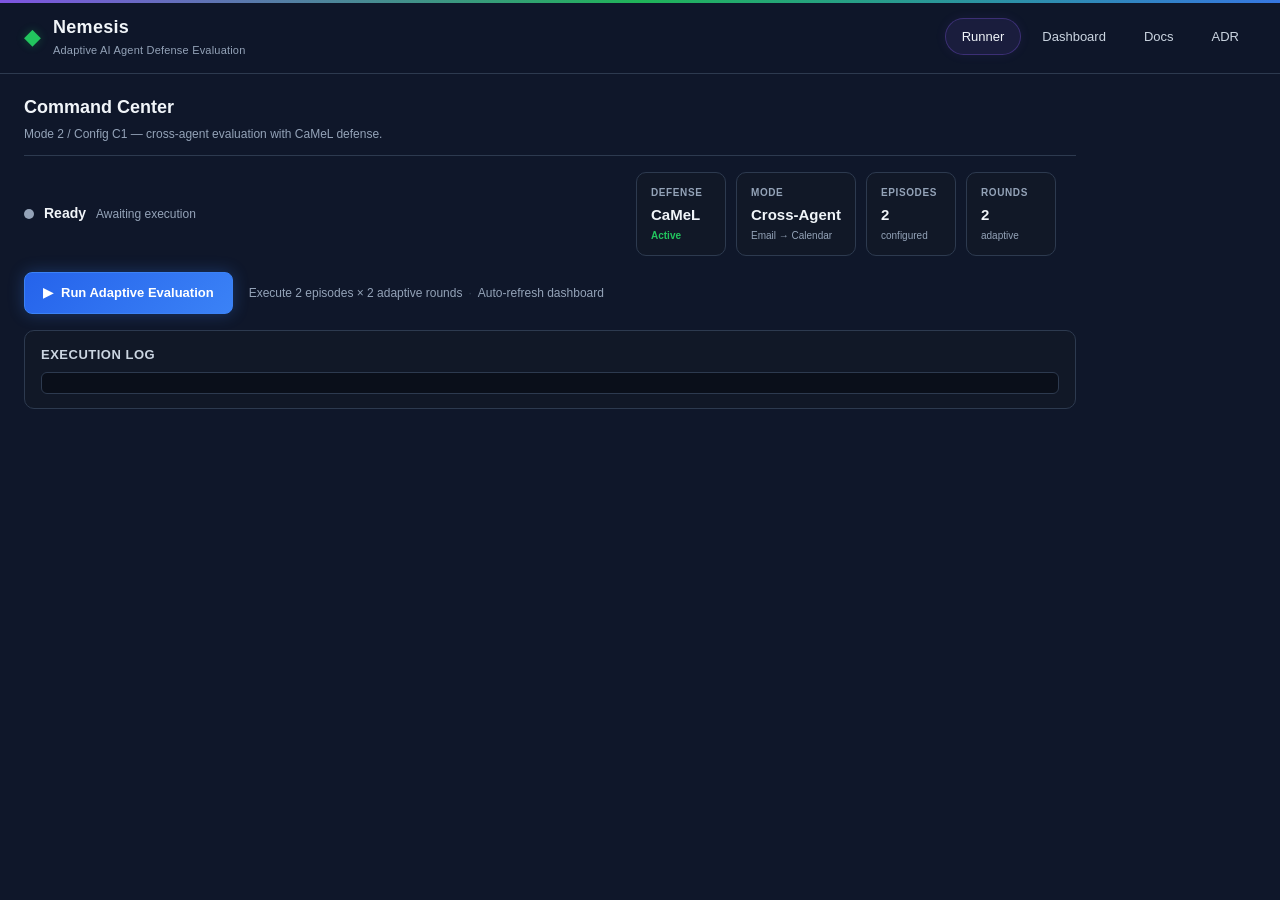
==== frontend/index.html @ 0b9d6370 "Initial commit: adaptive AI agent defense evaluation framework" ====
<!DOCTYPE html>
<html lang="en">
<head>
<meta charset="UTF-8">
<meta name="viewport" content="width=device-width, initial-scale=1.0">
<title>Nemesis — Mode 2 / Config C1 · Stitch MCP Demo</title>
<link rel="stylesheet" href="styles.css">
</head>
<body>
<div class="neon-strip"></div>

<!-- ============ TOP BAR ============ -->
<header class="topbar">
  <div class="brand">
    <span class="logo">◆</span>
    <div class="brand-text">
      <h1>Nemesis</h1>
      <span class="sub">Adaptive AI Agent Defense Evaluation</span>
    </div>
  </div>
  <nav class="tabs" id="tabNav">
    <button class="tab active" data-tab="demo">Runner</button>
    <button class="tab" data-tab="results">Dashboard</button>
    <button class="tab" data-tab="docs">Docs</button>
    <button class="tab" data-tab="adr">ADR</button>
  </nav>
</header>

<main>
  <!-- ============ TAB: DEMO RUNNER ============ -->
  <section class="panel" id="panel-demo">
    <div class="panel-head">
      <h2>Command Center</h2>
      <p class="muted">Mode 2 / Config C1 — cross-agent evaluation with CaMeL defense.</p>
    </div>

    <!-- Hero / status row -->
    <div class="hero" id="hero">
      <div class="hero-status">
        <span class="status-dot idle" id="statusDot"></span>
        <span class="status-label" id="statusLabel">Ready</span>
        <span class="status-sub" id="statusSub">Awaiting execution</span>
      </div>

      <div class="metric-cards" id="metricCards">
        <div class="mc-card">
          <div class="mc-label">Defense</div>
          <div class="mc-value">CaMeL</div>
          <div class="mc-state active">Active</div>
        </div>
        <div class="mc-card">
          <div class="mc-label">Mode</div>
          <div class="mc-value">Cross-Agent</div>
          <div class="mc-state">Email → Calendar</div>
        </div>
        <div class="mc-card">
          <div class="mc-label">Episodes</div>
          <div class="mc-value" id="mcEpisodes">2</div>
          <div class="mc-state">configured</div>
        </div>
        <div class="mc-card">
          <div class="mc-label">Rounds</div>
          <div class="mc-value" id="mcRounds">2</div>
          <div class="mc-state">adaptive</div>
        </div>
      </div>

      <div class="runtime-chip" id="runtimeChip" style="display:none">
        <span class="chip-label">Runtime</span>
        <span class="chip-value" id="runtimeValue">0.0s</span>
      </div>
    </div>

    <!-- Execution progress -->
    <div class="exec-bar" id="execBar" style="display:none">
      <div class="exec-track">
        <div class="exec-fill" id="execFill"></div>
      </div>
      <div class="exec-meta">
        <span class="exec-label" id="execLabel">Initializing…</span>
        <span class="exec-pct" id="execPct">0%</span>
      </div>
    </div>

    <!-- Run button row -->
    <div class="action-row">
      <button class="btn primary run-btn" id="runBtn">
        <span class="btn-icon">▶</span>
        <span class="btn-text">Run Adaptive Evaluation</span>
        <span class="btn-spinner" id="btnSpinner" style="display:none"></span>
      </button>
      <div class="action-meta">
        <span>Execute 2 episodes × 2 adaptive rounds</span>
        <span class="sep">·</span>
        <span>Auto-refresh dashboard</span>
      </div>
    </div>

    <!-- Live timeline -->
    <div class="timeline-card" id="timelineCard" style="display:none">
      <div class="timeline-head">
        <h3>Execution Timeline</h3>
        <span class="timeline-count" id="timelineCount">0 events</span>
      </div>
      <div class="timeline" id="timeline"></div>
    </div>

    <!-- Result summary (blocked/partial/bypassed) -->
    <div class="summary-row" id="summaryRow" style="display:none">
      <div class="summary-card blocked">
        <div class="sum-num" id="sumBlocked">0</div>
        <div class="sum-label">Blocked</div>
      </div>
      <div class="summary-card partial">
        <div class="sum-num" id="sumPartial">0</div>
        <div class="sum-label">Partial</div>
      </div>
      <div class="summary-card bypassed">
        <div class="sum-num" id="sumBypassed">0</div>
        <div class="sum-label">Bypassed</div>
      </div>
    </div>

    <!-- Raw result JSON -->
    <div class="json-card" id="jsonCard" style="display:none">
      <div class="json-head">
        <h3>Raw Result JSON</h3>
        <button class="btn ghost btn-sm copy-btn" id="copyBtn">
          <span class="btn-icon">📋</span> Copy
        </button>
      </div>
      <div class="json-view" id="returnDict"><span class="json-placeholder">—</span></div>
    </div>

    <!-- Run log -->
    <div class="card log-card">
      <h3>Execution Log</h3>
      <pre class="run-log" id="runLog"></pre>
    </div>
  </section>

  <!-- ============ TAB: RESULTS DASHBOARD ============ -->
  <section class="panel hidden" id="panel-results">
    <div class="panel-head">
      <h2>Results Dashboard</h2>
      <p class="muted">Reads <code>results/mode2_c1/episodes.csv</code> and <code>config_summary.json</code>. Refresh after each run.</p>
    </div>

    <div class="dash-toolbar">
      <button class="btn secondary" id="refreshResultsBtn">⟳ Refresh</button>
      <div class="view-toggle">
        <button class="toggle-btn active" data-view="table">Table</button>
        <button class="toggle-btn" data-view="chart">Chart</button>
      </div>
    </div>

    <div class="card" id="tableView">
      <table class="data-table" id="resultsTable">
        <thead>
          <tr>
            <th>episode_id</th>
            <th>outcome</th>
            <th>rounds_used</th>
            <th>ASR</th>
            <th>utility</th>
            <th>propagation</th>
            <th>blast_radius</th>
            <th>checksum</th>
          </tr>
        </thead>
        <tbody id="resultsBody">
          <tr><td colspan="8" class="empty">No episodes loaded. Run the demo first.</td></tr>
        </tbody>
      </table>
    </div>

    <div class="card hidden" id="chartView">
      <div class="chart-wrap">
        <canvas id="asrChart" width="600" height="340"></canvas>
      </div>
      <p class="chart-note">Per-episode ASR and propagation flag, drawn from episodes.csv.</p>
    </div>

    <div class="card agg-card" id="aggCard">
      <h3>Aggregated Metrics <span class="muted">(config_summary.json)</span></h3>
      <div class="agg-grid" id="aggGrid">
        <div class="agg-cell"><span class="agg-label">Episodes</span><span class="agg-value" id="aggEpisodes">—</span></div>
        <div class="agg-cell"><span class="agg-label">ASR</span><span class="agg-value" id="aggAsr">—</span></div>
        <div class="agg-cell"><span class="agg-label">Utility</span><span class="agg-value" id="aggUtility">—</span></div>
        <div class="agg-cell"><span class="agg-label">Propagation Rate</span><span class="agg-value" id="aggProp">—</span></div>
        <div class="agg-cell"><span class="agg-label">Blast Radius</span><span class="agg-value" id="aggBlast">—</span></div>
        <div class="agg-cell"><span class="agg-label">Rounds to Success</span><span class="agg-value" id="aggRounds">—</span></div>
      </div>
    </div>
  </section>

  <!-- ============ TAB: DOCS VIEWER ============ -->
  <section class="panel hidden" id="panel-docs">
    <div class="panel-head">
      <h2>Docs Viewer</h2>
      <p class="muted">Rendered from <code>docs/RESULTS_TEMPLATE.md</code> and <code>docs/EXPERIMENT_PLAN.md</code>.</p>
    </div>
    <div class="doc-tabs">
      <button class="doc-tab active" data-doc="results_template">RESULTS_TEMPLATE.md</button>
      <button class="doc-tab" data-doc="experiment_plan">EXPERIMENT_PLAN.md</button>
    </div>
    <div class="doc-body card">
      <div class="markdown-body" id="docContent"><p class="muted">Select a document above.</p></div>
    </div>
  </section>

  <!-- ============ TAB: ADR VIEWER ============ -->
  <section class="panel hidden" id="panel-adr">
    <div class="panel-head">
      <h2>ADR Viewer</h2>
      <p class="muted">Clickable architecture decision records. Start with <strong>ADR-001</strong>.</p>
    </div>
    <div class="adr-list card">
      <ul class="adr-index" id="adrIndex"></ul>
    </div>
    <div class="adr-body card hidden" id="adrBody">
      <button class="btn ghost btn-sm" id="adrBackBtn">← ADR index</button>
      <h3 id="adrTitle">—</h3>
      <div class="markdown-body" id="adrContent"></div>
    </div>
  </section>
</main>

<script src="app.js"></script>
</body>
</html>
---- frontend/styles.css ----
/* ===== Nemesis — Mode 2 / Config C1 · Dashboard Redesign ===== */
/* Palette: semantic states, not just neon green.
   Success #22C55E · Running #3B82F6 · Warning #F59E0B · Failure #EF4444 · Agent #8B5CF6 */

:root {
  --bg: #0F172A;
  --panel: #1E293B;
  --card: #111827;
  --card-hover: #1F2937;
  --border: #334155;
  --border-soft: #2D3A4F;
  --text: #F1F5F9;
  --text-dim: #CBD5E1;
  --muted: #94A3B8;
  --success: #22C55E;
  --success-dim: #16A34A;
  --success-glow: rgba(34, 197, 94, 0.3);
  --running: #3B82F6;
  --running-dim: #2563EB;
  --running-glow: rgba(59, 130, 246, 0.3);
  --warning: #F59E0B;
  --warning-dim: #D97706;
  --warning-glow: rgba(245, 158, 11, 0.3);
  --failure: #EF4444;
  --failure-dim: #DC2626;
  --failure-glow: rgba(239, 68, 68, 0.3);
  --agent: #8B5CF6;
  --agent-dim: #7C3AED;
  --agent-glow: rgba(139, 92, 246, 0.3);
  --code: #94A3B8;
  --mono: ui-monospace, "SF Mono", Menlo, Consolas, "Liberation Mono", monospace;
  --radius: 10px;
}

* { box-sizing: border-box; }

html, body {
  margin: 0;
  padding: 0;
  background: var(--bg);
  color: var(--text);
  font-family: -apple-system, BlinkMacSystemFont, "Segoe UI", Roboto, Helvetica, Arial, sans-serif;
  font-size: 14px;
  line-height: 1.5;
  min-height: 100vh;
}

/* ---------- Top strip ---------- */
.neon-strip {
  position: fixed;
  top: 0; left: 0; right: 0;
  height: 3px;
  background: linear-gradient(90deg, var(--agent) 0%, var(--success) 50%, var(--running) 100%);
  z-index: 1000;
  opacity: 0.9;
}

/* ---------- Top bar ---------- */
.topbar {
  display: flex;
  align-items: center;
  justify-content: space-between;
  gap: 20px;
  padding: 14px 24px;
  border-bottom: 1px solid var(--border-soft);
  background: rgba(15, 23, 42, 0.85);
  backdrop-filter: blur(12px);
  -webkit-backdrop-filter: blur(12px);
  position: relative;
  z-index: 10;
}

.brand {
  display: flex;
  align-items: center;
  gap: 12px;
}

.brand .logo {
  color: var(--success);
  font-size: 22px;
  text-shadow: 0 0 10px var(--success-glow);
  animation: logoPulse 3s ease-in-out infinite;
}

@keyframes logoPulse {
  0%, 100% { filter: brightness(1); }
  50%      { filter: brightness(1.35); }
}

.brand-text h1 {
  margin: 0;
  font-size: 18px;
  font-weight: 700;
  letter-spacing: 0.3px;
  color: var(--text);
}

.brand-text .sub {
  font-size: 11px;
  color: var(--muted);
  letter-spacing: 0.2px;
  display: block;
  margin-top: 1px;
}

.tabs { display: flex; gap: 4px; }

.tab {
  background: transparent;
  border: 1px solid transparent;
  color: var(--text-dim);
  padding: 8px 16px;
  border-radius: 20px;
  cursor: pointer;
  font: inherit;
  font-size: 13px;
  font-weight: 500;
  transition: all 0.2s ease;
}

.tab:hover {
  color: var(--text);
  background: var(--card);
  border-color: var(--border-soft);
}

.tab.active {
  color: var(--text);
  background: rgba(139, 92, 246, 0.1);
  border-color: rgba(139, 92, 246, 0.3);
  box-shadow: 0 0 12px rgba(139, 92, 246, 0.08);
}

/* ---------- Main layout ---------- */
main {
  padding: 20px 24px 40px;
  max-width: 1100px;
}

.panel { padding: 0 0 28px; }
.panel.hidden { display: none; }

.panel-head {
  margin-bottom: 16px;
  padding-bottom: 12px;
  border-bottom: 1px solid var(--border-soft);
}

.panel-head h2 {
  margin: 0 0 4px;
  font-size: 18px;
  font-weight: 700;
  color: var(--text);
}

.panel-head .muted {
  color: var(--muted);
  font-size: 12px;
  margin: 0;
}

.panel-head .muted code {
  background: var(--card);
  padding: 2px 6px;
  border-radius: 4px;
  color: var(--code);
  font-family: var(--mono);
  font-size: 12px;
}

/* ---------- Hero / command center ---------- */
.hero {
  display: grid;
  grid-template-columns: 1fr auto auto;
  gap: 20px;
  align-items: center;
  margin-bottom: 16px;
}

.hero-status {
  display: flex;
  align-items: center;
  gap: 10px;
}

.status-dot {
  width: 10px;
  height: 10px;
  border-radius: 50%;
  flex-shrink: 0;
  transition: all 0.3s ease;
}

.status-dot.idle {
  background: var(--muted);
  box-shadow: 0 0 0 0 rgba(148, 163, 184, 0.4);
}

.status-dot.running {
  background: var(--running);
  box-shadow: 0 0 8px var(--running-glow);
  animation: pulseRunning 1.2s ease-in-out infinite;
}

@keyframes pulseRunning {
  0%, 100% { box-shadow: 0 0 6px var(--running-glow); }
  50%      { box-shadow: 0 0 14px var(--running-glow), 0 0 24px rgba(59, 130, 246, 0.15); }
}

.status-dot.done {
  background: var(--success);
  box-shadow: 0 0 8px var(--success-glow);
}

.status-dot.error {
  background: var(--failure);
  box-shadow: 0 0 8px var(--failure-glow);
}

.status-label {
  font-size: 14px;
  font-weight: 600;
  color: var(--text);
}

.status-sub {
  font-size: 12px;
  color: var(--muted);
}

.metric-cards {
  display: flex;
  gap: 10px;
  flex-wrap: wrap;
}

.mc-card {
  background: var(--card);
  border: 1px solid var(--border-soft);
  border-radius: var(--radius);
  padding: 12px 14px;
  min-width: 90px;
  transition: all 0.2s ease;
}

.mc-card:hover {
  border-color: var(--border);
  transform: translateY(-2px);
  box-shadow: 0 4px 12px rgba(0, 0, 0, 0.3);
}

.mc-label {
  font-size: 10px;
  text-transform: uppercase;
  letter-spacing: 0.6px;
  color: var(--muted);
  font-weight: 600;
  margin-bottom: 4px;
}

.mc-value {
  font-size: 15px;
  font-weight: 700;
  color: var(--text);
}

.mc-state {
  font-size: 10px;
  color: var(--muted);
  margin-top: 2px;
}

.mc-state.active {
  color: var(--success);
  font-weight: 600;
}

.runtime-chip {
  display: flex;
  align-items: center;
  gap: 8px;
  background: var(--card);
  border: 1px solid var(--border-soft);
  border-radius: 20px;
  padding: 8px 14px;
  font-size: 12px;
}

.chip-label {
  color: var(--muted);
  font-weight: 500;
}

.chip-value {
  color: var(--text);
  font-family: var(--mono);
  font-weight: 600;
}

/* ---------- Execution progress bar ---------- */
.exec-bar {
  margin-bottom: 16px;
}

.exec-track {
  height: 6px;
  background: var(--card);
  border-radius: 3px;
  overflow: hidden;
  border: 1px solid var(--border-soft);
}

.exec-fill {
  height: 100%;
  width: 0%;
  background: linear-gradient(90deg, var(--running-dim), var(--running));
  border-radius: 3px;
  transition: width 0.4s ease;
}

.exec-meta {
  display: flex;
  justify-content: space-between;
  margin-top: 6px;
  font-size: 12px;
}

.exec-label {
  color: var(--text-dim);
}

.exec-pct {
  color: var(--running);
  font-family: var(--mono);
  font-weight: 600;
}

/* ---------- Action row ---------- */
.action-row {
  display: flex;
  align-items: center;
  gap: 16px;
  margin-bottom: 16px;
  flex-wrap: wrap;
}

.btn {
  display: inline-flex;
  align-items: center;
  gap: 8px;
  border: 1px solid var(--border);
  background: var(--card);
  color: var(--text);
  padding: 10px 18px;
  border-radius: 8px;
  cursor: pointer;
  font: inherit;
  font-size: 13px;
  font-weight: 600;
  transition: all 0.2s ease;
  position: relative;
  overflow: hidden;
}

.btn::after {
  content: '';
  position: absolute;
  inset: 0;
  background: currentColor;
  opacity: 0;
  transition: opacity 0.3s;
}

.btn:active::after {
  opacity: 0.08;
}

.btn:disabled {
  opacity: 0.5;
  cursor: not-allowed;
}

.btn:hover:not(:disabled) {
  background: var(--card-hover);
  border-color: var(--border);
  transform: translateY(-1px);
}

.btn.primary {
  background: linear-gradient(135deg, var(--running-dim), var(--running));
  border-color: var(--running);
  color: white;
  box-shadow: 0 0 16px var(--running-glow);
}

.btn.primary:hover:not(:disabled) {
  filter: brightness(1.1);
  box-shadow: 0 0 24px var(--running-glow);
  transform: translateY(-1px);
}

.btn.secondary {
  background: transparent;
  border-color: var(--border-soft);
  color: var(--text-dim);
}

.btn.secondary:hover {
  color: var(--text);
  border-color: var(--border);
}

.btn.ghost {
  background: transparent;
  border-color: transparent;
  color: var(--text-dim);
  padding: 5px 10px;
}

.btn.ghost:hover {
  color: var(--text);
  background: var(--card);
}

.btn-sm { padding: 5px 10px; font-size: 12px; }
.btn-icon { font-size: 13px; }
.btn-spinner {
  width: 14px;
  height: 14px;
  border: 2px solid rgba(255, 255, 255, 0.3);
  border-top-color: white;
  border-radius: 50%;
  animation: spin 0.7s linear infinite;
}

@keyframes spin {
  to { transform: rotate(360deg); }
}

.action-meta {
  font-size: 12px;
  color: var(--muted);
  display: flex;
  gap: 6px;
  align-items: center;
}

.action-meta .sep {
  color: var(--border);
}

/* ---------- Timeline ---------- */
.timeline-card {
  background: var(--card);
  border: 1px solid var(--border-soft);
  border-radius: var(--radius);
  padding: 14px 16px;
  margin-bottom: 16px;
}

.timeline-head {
  display: flex;
  justify-content: space-between;
  align-items: center;
  margin-bottom: 10px;
}

.timeline-head h3 {
  margin: 0;
  font-size: 13px;
  font-weight: 600;
  color: var(--text-dim);
  text-transform: uppercase;
  letter-spacing: 0.5px;
}

.timeline-count {
  font-size: 11px;
  color: var(--muted);
  font-family: var(--mono);
}

.timeline {
  max-height: 200px;
  overflow-y: auto;
}

.timeline-item {
  display: flex;
  gap: 10px;
  padding: 5px 0;
  font-size: 12.5px;
  animation: slideIn 0.25s ease;
}

@keyframes slideIn {
  from { opacity: 0; transform: translateX(-8px); }
  to   { opacity: 1; transform: translateX(0); }
}

.timeline-dot {
  width: 7px;
  height: 7px;
  border-radius: 50%;
  margin-top: 5px;
  flex-shrink: 0;
}

.timeline-dot.info    { background: var(--running); }
.timeline-dot.success { background: var(--success); }
.timeline-dot.warn    { background: var(--warning); }
.timeline-dot.fail    { background: var(--failure); }

.timeline-text {
  color: var(--text-dim);
  line-height: 1.4;
}

.timeline-text strong {
  color: var(--text);
  font-weight: 600;
}

/* ---------- Summary cards (blocked/partial/bypassed) ---------- */
.summary-row {
  display: flex;
  gap: 12px;
  margin-bottom: 16px;
}

.summary-card {
  flex: 1;
  background: var(--card);
  border: 1px solid var(--border-soft);
  border-radius: var(--radius);
  padding: 14px 16px;
  text-align: center;
  transition: all 0.2s ease;
}

.summary-card:hover {
  transform: translateY(-2px);
  box-shadow: 0 4px 12px rgba(0, 0, 0, 0.3);
}

.summary-card.blocked { border-left: 3px solid var(--success); }
.summary-card.partial { border-left: 3px solid var(--warning); }
.summary-card.bypassed { border-left: 3px solid var(--failure); }

.sum-num {
  font-size: 28px;
  font-weight: 800;
  font-family: var(--mono);
  line-height: 1.1;
}

.summary-card.blocked .sum-num  { color: var(--success); }
.summary-card.partial .sum-num  { color: var(--warning); }
.summary-card.bypassed .sum-num { color: var(--failure); }

.sum-label {
  font-size: 11px;
  text-transform: uppercase;
  letter-spacing: 0.6px;
  color: var(--muted);
  margin-top: 4px;
  font-weight: 600;
}

/* ---------- JSON viewer ---------- */
.json-card {
  background: var(--card);
  border: 1px solid var(--border-soft);
  border-radius: var(--radius);
  overflow: hidden;
  margin-bottom: 16px;
}

.json-head {
  display: flex;
  justify-content: space-between;
  align-items: center;
  padding: 10px 14px;
  background: var(--panel);
  border-bottom: 1px solid var(--border-soft);
}

.json-head h3 {
  margin: 0;
  font-size: 13px;
  font-weight: 600;
  color: var(--text-dim);
  text-transform: uppercase;
  letter-spacing: 0.5px;
}

.json-view {
  background: #0a0f1a;
  border: 1px solid var(--border-soft);
  border-radius: 0 0 var(--radius) var(--radius);
  padding: 14px 16px;
  font-family: var(--mono);
  font-size: 12.5px;
  color: var(--code);
  overflow-x: auto;
  line-height: 1.6;
  max-height: 260px;
  overflow-y: auto;
}

.json-view .json-placeholder {
  color: var(--muted);
  font-style: italic;
}

.copy-btn.copied {
  color: var(--success);
  border-color: var(--success);
}

/* ---------- Run log ---------- */
.log-card {
  background: var(--card);
  border: 1px solid var(--border-soft);
  border-radius: var(--radius);
  padding: 14px 16px;
}

.log-card h3 {
  margin: 0 0 8px;
  font-size: 13px;
  font-weight: 600;
  color: var(--text-dim);
  text-transform: uppercase;
  letter-spacing: 0.5px;
}

.run-log {
  background: #0a0f1a;
  border: 1px solid var(--border-soft);
  border-radius: 6px;
  padding: 10px 12px;
  font-family: var(--mono);
  font-size: 12px;
  color: var(--code);
  max-height: 180px;
  overflow: auto;
  white-space: pre-wrap;
  margin: 0;
  line-height: 1.55;
}

/* ---------- Toolbar ---------- */
.dash-toolbar {
  display: flex;
  align-items: center;
  justify-content: space-between;
  margin-top: 12px;
  gap: 12px;
  flex-wrap: wrap;
}

.view-toggle {
  display: flex;
  border: 1px solid var(--border-soft);
  border-radius: 6px;
  overflow: hidden;
}

.toggle-btn {
  background: transparent;
  border: 0;
  color: var(--text-dim);
  padding: 6px 14px;
  cursor: pointer;
  font: inherit;
  font-size: 12px;
  font-weight: 500;
  transition: all 0.15s ease;
}

.toggle-btn:hover { color: var(--text); background: var(--card); }
.toggle-btn.active {
  background: rgba(139, 92, 246, 0.1);
  color: var(--agent);
}

/* ---------- Data table ---------- */
.data-table {
  width: 100%;
  border-collapse: collapse;
  font-size: 12px;
}

.data-table th, .data-table td {
  text-align: left;
  padding: 9px 12px;
  border-bottom: 1px solid var(--border-soft);
}

.data-table th {
  color: var(--text-dim);
  font-weight: 600;
  font-size: 11px;
  text-transform: uppercase;
  letter-spacing: 0.5px;
  background: var(--panel);
}

.data-table tbody tr:hover { background: var(--card-hover); }
.data-table td.empty {
  text-align: center;
  color: var(--muted);
  padding: 22px;
}

.data-table code {
  color: var(--success-dim);
  font-family: var(--mono);
  font-size: 11px;
}

.mono-sm {
  font-family: var(--mono);
  font-size: 11px;
  color: var(--muted);
}

.badge {
  display: inline-block;
  padding: 2px 8px;
  border-radius: 10px;
  font-size: 11px;
  font-weight: 500;
  letter-spacing: 0.2px;
}

.badge.success  { background: rgba(34, 197, 94, 0.14); color: var(--success); }
.badge.blocked  { background: rgba(6, 95, 70, 0.25);  color: #10B981; }
.badge.ignored  { background: rgba(148, 163, 184, 0.14); color: var(--text-dim); }
.badge.prop-true  { background: rgba(245, 158, 11, 0.14); color: #F59E0B; }
.badge.prop-false { background: rgba(148, 163, 184, 0.14); color: var(--text-dim); }

/* ---------- Chart ---------- */
.chart-wrap {
  background: #0a0f1a;
  border: 1px solid var(--border-soft);
  border-radius: 6px;
  padding: 10px;
}

.chart-note {
  margin-top: 10px;
  color: var(--muted);
  font-size: 12px;
}

/* ---------- Agg grid ---------- */
.agg-card {
  background: var(--card);
  border: 1px solid var(--border-soft);
  border-radius: var(--radius);
  padding: 14px 16px;
  margin-top: 12px;
}

.agg-card h3 {
  margin: 0 0 12px;
  font-size: 13px;
  font-weight: 600;
  color: var(--text-dim);
  text-transform: uppercase;
  letter-spacing: 0.5px;
}

.agg-card h3 .muted {
  text-transform: none;
  letter-spacing: 0;
  color: var(--muted);
  font-weight: 400;
}

.agg-grid {
  display: grid;
  grid-template-columns: repeat(6, 1fr);
  gap: 10px;
}

.agg-cell {
  background: var(--panel);
  border: 1px solid var(--border-soft);
  border-radius: 6px;
  padding: 12px 10px;
  text-align: center;
}

.agg-label {
  display: block;
  font-size: 10px;
  color: var(--muted);
  text-transform: uppercase;
  letter-spacing: 0.6px;
  margin-bottom: 5px;
  font-weight: 600;
}

.agg-value {
  display: block;
  font-size: 19px;
  color: var(--text);
  font-family: var(--mono);
  font-weight: 700;
}

.agg-value.success { color: var(--success); }
.agg-value.running { color: var(--running); }
.agg-value.agent   { color: var(--agent); }

/* ---------- Doc / ADR viewers ---------- */
.doc-tabs, .adr-index {
  display: flex;
  gap: 4px;
  flex-wrap: wrap;
  margin-bottom: 10px;
}

.doc-tab, .adr-item {
  background: transparent;
  border: 1px solid var(--border-soft);
  color: var(--text-dim);
  padding: 6px 14px;
  border-radius: 6px;
  cursor: pointer;
  font: inherit;
  font-size: 12px;
  font-weight: 500;
  transition: all 0.15s ease;
}

.doc-tab:hover, .adr-item:hover {
  color: var(--text);
  border-color: var(--border);
  background: var(--card);
}

.doc-tab.active, .adr-item.active {
  background: rgba(139, 92, 246, 0.1);
  color: var(--agent);
  border-color: rgba(139, 92, 246, 0.3);
}

.adr-index { list-style: none; padding: 0; margin: 0; }
.adr-index li { margin: 0; }
.adr-item { width: 100%; text-align: left; }

.adr-body {
  display: grid;
  gap: 10px;
}

.adr-body h3 {
  margin: 0;
  font-size: 15px;
  color: var(--agent);
}

/* ---------- Markdown ---------- */
.markdown-body {
  font-size: 13px;
  line-height: 1.65;
  color: var(--text);
}

.markdown-body h1, .markdown-body h2, .markdown-body h3 {
  color: var(--text);
  margin-top: 20px;
  margin-bottom: 7px;
  border-bottom: 1px solid var(--border-soft);
  padding-bottom: 5px;
}

.markdown-body h1 {
  font-size: 18px;
  border-left: 3px solid var(--agent);
  padding-left: 10px;
}

.markdown-body h2 { font-size: 15px; }
.markdown-body h3 { font-size: 13px; }
.markdown-body p { margin: 7px 0; }

.markdown-body code {
  background: var(--panel);
  padding: 1px 5px;
  border-radius: 3px;
  font-family: var(--mono);
  font-size: 12px;
  color: var(--agent-dim);
}

.markdown-body pre {
  background: #0a0f1a;
  border: 1px solid var(--border-soft);
  border-radius: 6px;
  padding: 11px 13px;
  overflow-x: auto;
  font-family: var(--mono);
  font-size: 12px;
  line-height: 1.55;
  margin: 9px 0;
}

.markdown-body pre code {
  background: none;
  padding: 0;
  color: var(--code);
}

.markdown-body ul, .markdown-body ol {
  margin: 6px 0;
  padding-left: 22px;
}

.markdown-body li { margin: 2px 0; }

.markdown-body blockquote {
  border-left: 3px solid var(--agent);
  padding-left: 12px;
  color: var(--text-dim);
  margin: 9px 0;
  background: rgba(139, 92, 246, 0.04);
  border-radius: 0 4px 4px 0;
}

.markdown-body table {
  border-collapse: collapse;
  width: 100%;
  margin: 10px 0;
  font-size: 12px;
}

.markdown-body th, .markdown-body td {
  border: 1px solid var(--border-soft);
  padding: 6px 9px;
  text-align: left;
}

.markdown-body th { background: var(--panel); color: var(--text-dim); font-weight: 600; }
.markdown-body hr {
  border: 0;
  border-top: 1px solid var(--border-soft);
  margin: 18px 0;
}

.markdown-body .error { color: var(--failure); }
.markdown-body .note { color: var(--agent-dim); font-style: italic; }

/* ---------- Utility ---------- */
.hidden { display: none !important; }

/* ---------- Scrollbar ---------- */
::-webkit-scrollbar { width: 8px; height: 8px; }
::-webkit-scrollbar-track { background: var(--bg); }
::-webkit-scrollbar-thumb { background: var(--border); border-radius: 4px; }
::-webkit-scrollbar-thumb:hover { background: var(--text-dim); }

/* ---------- Responsive ---------- */
@media (max-width: 700px) {
  .agg-grid { grid-template-columns: repeat(2, 1fr); }
  .topbar { flex-direction: column; align-items: flex-start; gap: 10px; }
  .tabs { width: 100%; justify-content: space-between; }
  .brand-text .sub { display: none; }
  .hero { grid-template-columns: 1fr; }
  .runtime-chip { justify-content: flex-end; }
}
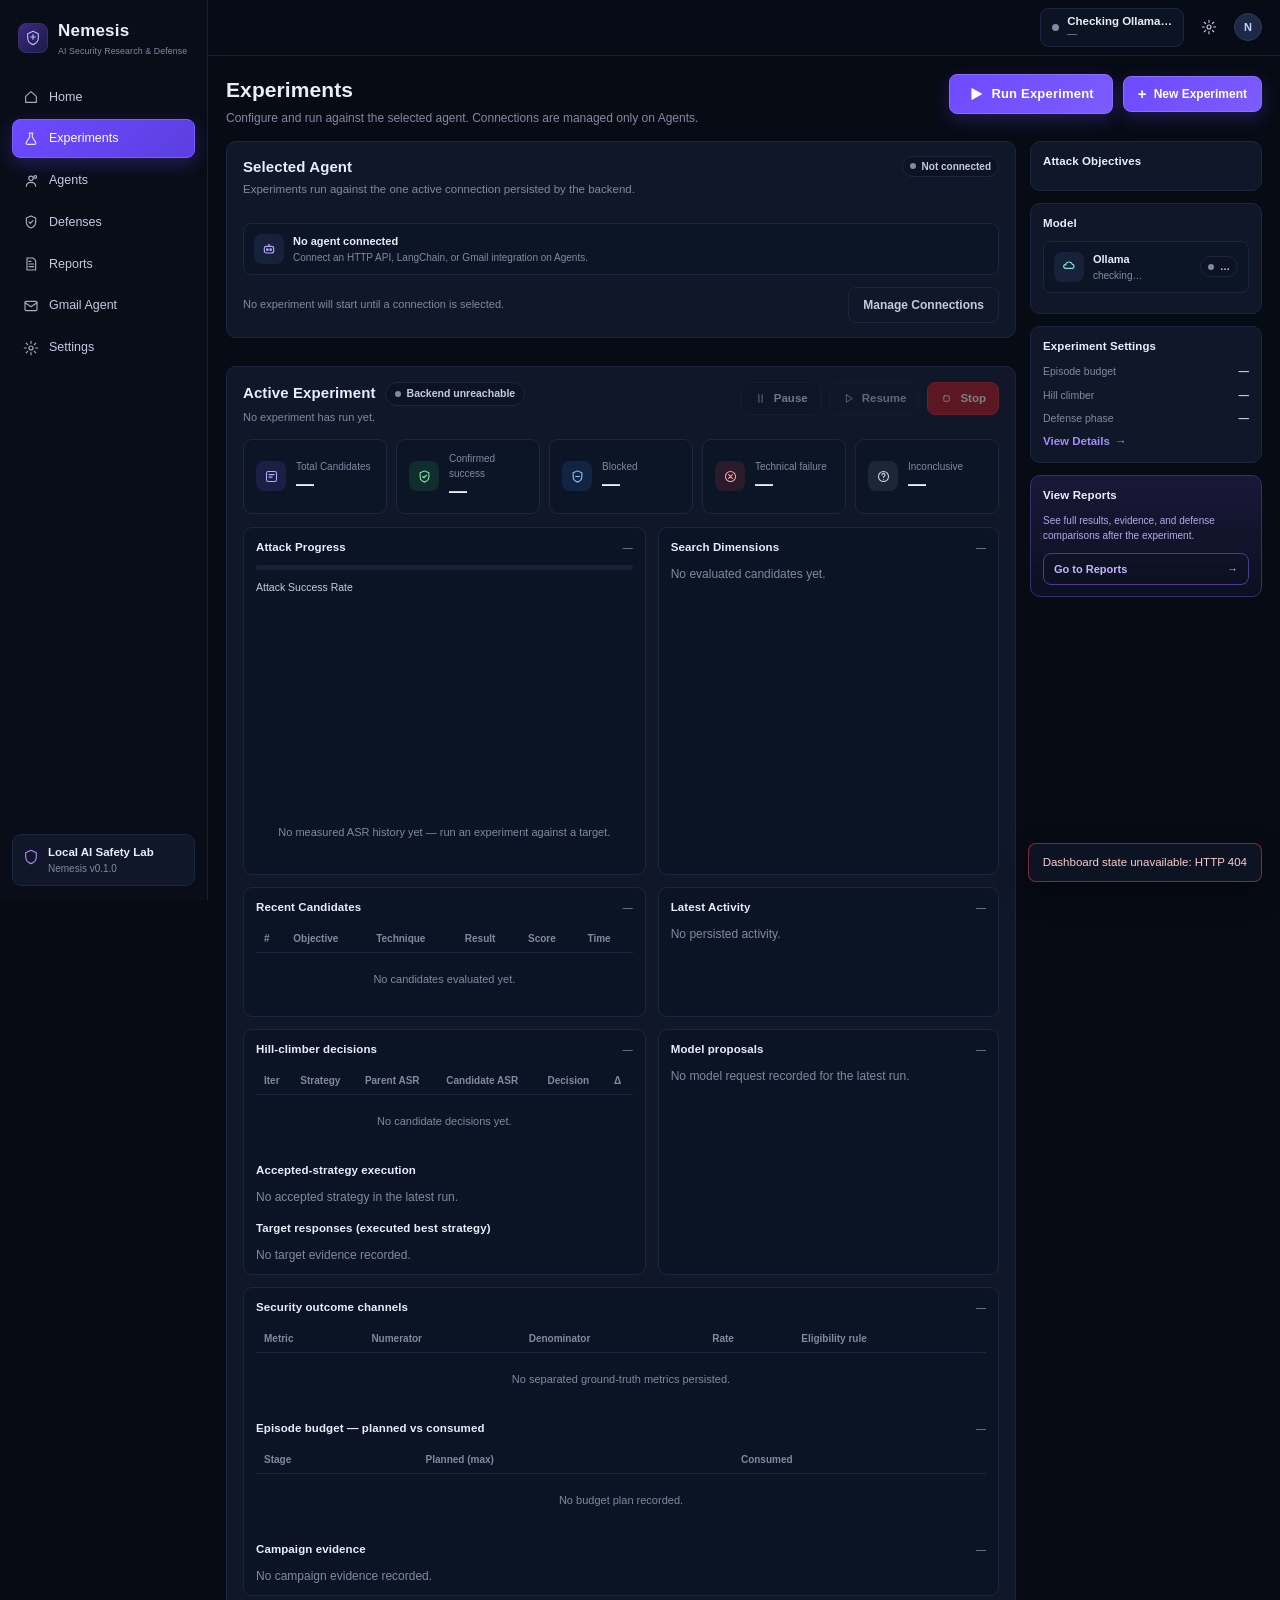
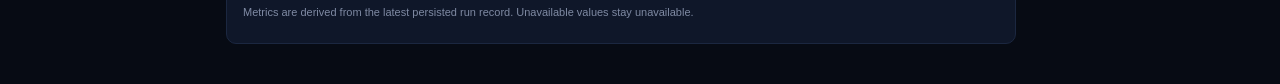
==== commit a7322572: "Clean up unnecessary files and artifacts - remove cache, logs, screenshots; keep core project struct" ====
--- a/frontend/index.html
+++ b/frontend/index.html
@@ -3,229 +3,672 @@
 <head>
 <meta charset="UTF-8">
 <meta name="viewport" content="width=device-width, initial-scale=1.0">
-<title>Nemesis — Mode 2 / Config C1 · Stitch MCP Demo</title>
+<title>Nemesis — AI Security Research &amp; Defense</title>
 <link rel="stylesheet" href="styles.css">
 </head>
 <body>
-<div class="neon-strip"></div>
-
-<!-- ============ TOP BAR ============ -->
-<header class="topbar">
-  <div class="brand">
-    <span class="logo">◆</span>
-    <div class="brand-text">
-      <h1>Nemesis</h1>
-      <span class="sub">Adaptive AI Agent Defense Evaluation</span>
-    </div>
-  </div>
-  <nav class="tabs" id="tabNav">
-    <button class="tab active" data-tab="demo">Runner</button>
-    <button class="tab" data-tab="results">Dashboard</button>
-    <button class="tab" data-tab="docs">Docs</button>
-    <button class="tab" data-tab="adr">ADR</button>
-  </nav>
-</header>
-
-<main>
-  <!-- ============ TAB: DEMO RUNNER ============ -->
-  <section class="panel" id="panel-demo">
-    <div class="panel-head">
-      <h2>Command Center</h2>
-      <p class="muted">Mode 2 / Config C1 — cross-agent evaluation with CaMeL defense.</p>
-    </div>
-
-    <!-- Hero / status row -->
-    <div class="hero" id="hero">
-      <div class="hero-status">
-        <span class="status-dot idle" id="statusDot"></span>
-        <span class="status-label" id="statusLabel">Ready</span>
-        <span class="status-sub" id="statusSub">Awaiting execution</span>
+<div class="app">
+
+  <!-- ==================== SIDEBAR ==================== -->
+  <aside class="sidebar">
+    <div class="brand">
+      <div class="brand-mark" aria-hidden="true">
+        <svg viewBox="0 0 24 24" width="18" height="18"><path d="M12 2 4 5.5v6.2c0 4.6 3.4 8.9 8 10.3 4.6-1.4 8-5.7 8-10.3V5.5L12 2Z" fill="none" stroke="currentColor" stroke-width="1.7"/><path d="M12 7v7M8.5 10.5h7" stroke="currentColor" stroke-width="1.7" stroke-linecap="round"/></svg>
       </div>
-
-      <div class="metric-cards" id="metricCards">
-        <div class="mc-card">
-          <div class="mc-label">Defense</div>
-          <div class="mc-value">CaMeL</div>
-          <div class="mc-state active">Active</div>
-        </div>
-        <div class="mc-card">
-          <div class="mc-label">Mode</div>
-          <div class="mc-value">Cross-Agent</div>
-          <div class="mc-state">Email → Calendar</div>
-        </div>
-        <div class="mc-card">
-          <div class="mc-label">Episodes</div>
-          <div class="mc-value" id="mcEpisodes">2</div>
-          <div class="mc-state">configured</div>
-        </div>
-        <div class="mc-card">
-          <div class="mc-label">Rounds</div>
-          <div class="mc-value" id="mcRounds">2</div>
-          <div class="mc-state">adaptive</div>
-        </div>
-      </div>
-
-      <div class="runtime-chip" id="runtimeChip" style="display:none">
-        <span class="chip-label">Runtime</span>
-        <span class="chip-value" id="runtimeValue">0.0s</span>
+      <div class="brand-text">
+        <h1>Nemesis</h1>
+        <span>AI Security Research &amp; Defense</span>
       </div>
     </div>
 
-    <!-- Execution progress -->
-    <div class="exec-bar" id="execBar" style="display:none">
-      <div class="exec-track">
-        <div class="exec-fill" id="execFill"></div>
+    <nav class="nav" id="nav">
+      <button class="nav-item" data-page="home">
+        <svg viewBox="0 0 24 24"><path d="M4 11 12 4l8 7v9H4v-9Z"/></svg>
+        <span>Home</span>
+      </button>
+      <button class="nav-item active" data-page="experiments">
+        <svg viewBox="0 0 24 24"><path d="M9 3h6M10 3v6l-5 8a2 2 0 0 0 1.7 3h10.6a2 2 0 0 0 1.7-3l-5-8V3"/></svg>
+        <span>Experiments</span>
+      </button>
+      <button class="nav-item" data-page="agents">
+        <svg viewBox="0 0 24 24"><circle cx="12" cy="8" r="3.4"/><path d="M5 20c0-3.6 3.1-6 7-6s7 2.4 7 6"/><circle cx="18.5" cy="6" r="2"/></svg>
+        <span>Agents</span>
+      </button>
+      <button class="nav-item" data-page="defenses">
+        <svg viewBox="0 0 24 24"><path d="M12 3 5 6v6c0 4 3 7.6 7 9 4-1.4 7-5 7-9V6l-7-3Z"/><path d="M9 12l2 2 4-4"/></svg>
+        <span>Defenses</span>
+      </button>
+      <button class="nav-item" data-page="reports">
+        <svg viewBox="0 0 24 24"><path d="M6 3h9l4 4v14H6V3Z"/><path d="M9 12h7M9 16h7M9 8h3"/></svg>
+        <span>Reports</span>
+      </button>
+      <button class="nav-item" data-page="gmail">
+        <svg viewBox="0 0 24 24"><rect x="3" y="5" width="18" height="14" rx="2"/><path d="m3 7 9 6 9-6"/></svg>
+        <span>Gmail Agent</span>
+      </button>
+      <button class="nav-item" data-page="settings">
+        <svg viewBox="0 0 24 24"><circle cx="12" cy="12" r="3"/><path d="M12 2v3M12 19v3M2 12h3M19 12h3M4.9 4.9 7 7M17 17l2.1 2.1M19.1 4.9 17 7M7 17l-2.1 2.1"/></svg>
+        <span>Settings</span>
+      </button>
+    </nav>
+
+    <div class="sidebar-footer">
+      <div class="lab-mark" aria-hidden="true">
+        <svg viewBox="0 0 24 24" width="16" height="16"><path d="M12 2 4 5.5v6.2c0 4.6 3.4 8.9 8 10.3 4.6-1.4 8-5.7 8-10.3V5.5L12 2Z" fill="none" stroke="currentColor" stroke-width="1.7"/></svg>
       </div>
-      <div class="exec-meta">
-        <span class="exec-label" id="execLabel">Initializing…</span>
-        <span class="exec-pct" id="execPct">0%</span>
+      <div>
+        <div class="lab-title">Local AI Safety Lab</div>
+        <div class="lab-sub">Nemesis v0.1.0</div>
       </div>
     </div>
-
-    <!-- Run button row -->
-    <div class="action-row">
-      <button class="btn primary run-btn" id="runBtn">
-        <span class="btn-icon">▶</span>
-        <span class="btn-text">Run Adaptive Evaluation</span>
-        <span class="btn-spinner" id="btnSpinner" style="display:none"></span>
-      </button>
-      <div class="action-meta">
-        <span>Execute 2 episodes × 2 adaptive rounds</span>
-        <span class="sep">·</span>
-        <span>Auto-refresh dashboard</span>
+  </aside>
+
+  <!-- ==================== MAIN ==================== -->
+  <div class="main">
+    <header class="topbar">
+      <div class="topbar-spacer"></div>
+      <div class="topbar-right">
+        <button class="model-chip" id="modelChip" title="Local model readiness (real Ollama check)">
+          <span class="dot" id="modelDot"></span>
+          <span class="model-chip-text">
+            <strong id="modelChipTitle">Checking Ollama…</strong>
+            <small id="modelChipModel">—</small>
+          </span>
+        </button>
+        <button class="icon-btn" data-page="settings" title="Settings">
+          <svg viewBox="0 0 24 24"><circle cx="12" cy="12" r="3"/><path d="M12 2v3M12 19v3M2 12h3M19 12h3M4.9 4.9 7 7M17 17l2.1 2.1M19.1 4.9 17 7M7 17l-2.1 2.1"/></svg>
+        </button>
+        <div class="avatar" title="Local operator">N</div>
       </div>
+    </header>
+
+    <main class="content">
+
+      <!-- ==================== HOME ==================== -->
+      <section class="page" id="page-home" hidden>
+        <div class="page-head">
+          <div>
+            <h2>Home</h2>
+            <p>Local red-team workspace — state comes from persisted runs only.</p>
+          </div>
+        </div>
+        <div class="home-grid">
+          <div class="card pad">
+            <h3 class="card-title">Workspace status</h3>
+            <div id="homeStatus" class="kv-list"><span class="muted">Loading…</span></div>
+          </div>
+          <div class="card pad">
+            <h3 class="card-title">Last attacker run</h3>
+            <div id="homeRun" class="kv-list"><span class="muted">No run recorded.</span></div>
+          </div>
+          <div class="card pad">
+            <h3 class="card-title">Quick actions</h3>
+            <div class="stack">
+              <button class="btn primary" data-page="experiments">Open Experiments</button>
+              <button class="btn secondary" data-page="agents">Manage connections</button>
+              <button class="btn secondary" data-page="reports">View reports</button>
+            </div>
+            <p class="fineprint">
+              No experiment is started automatically. Every run is bounded by the
+              configured episode, iteration and model-request budgets.
+            </p>
+          </div>
+          <div class="card pad">
+            <h3 class="card-title">Recent activity</h3>
+            <ul class="activity" id="homeActivity"><li class="muted small">No persisted activity.</li></ul>
+            <p class="fineprint">Persisted run, candidate and defense events only. Errors are shown where they occurred.</p>
+          </div>
+        </div>
+      </section>
+
+      <!-- ==================== EXPERIMENTS ==================== -->
+      <section class="page" id="page-experiments">
+        <div class="page-head">
+          <div>              <h2>Experiments</h2>
+              <p>Configure and run against the selected agent. Connections are managed only on Agents.</p>
+          </div>
+          <div class="page-actions">
+            <button class="btn primary run-btn" id="runExperimentBtn" title="Start a bounded attacker experiment against the connected target">
+              <svg viewBox="0 0 24 24" width="16" height="16"><path d="M6 4l14 8-14 8V4Z" fill="currentColor"/></svg>
+              Run Experiment
+            </button>
+            <button class="btn primary" id="newExperimentBtn">
+              <span class="plus">+</span> New Experiment
+            </button>
+          </div>
+        </div>
+
+        <div class="layout">
+          <div class="col-main">
+
+            <!-- ---- selected agent (managed only on Agents) ---- -->
+            <div class="card pad selected-agent-card">
+              <div class="selected-agent-head">
+                <div>
+                  <h3 class="connect-title">Selected Agent</h3>
+                  <p class="connect-sub">Experiments run against the one active connection persisted by the backend.</p>
+                </div>
+                <span class="pill sm" id="selectedAgentPill"><span class="dot"></span><span id="selectedAgentPillText">Not connected</span></span>
+              </div>
+              <div class="agent-tile selected-agent-tile">
+                <div class="agent-avatar"><svg viewBox="0 0 24 24"><rect x="5" y="8" width="14" height="10" rx="3"/><circle cx="9.5" cy="13" r="1.2"/><circle cx="14.5" cy="13" r="1.2"/><path d="M12 8V5"/></svg></div>
+                <div>
+                  <div class="agent-name" id="selectedAgentName">No agent connected</div>
+                  <div class="agent-kind" id="selectedAgentKind">Connect an HTTP API, LangChain, or Gmail integration on Agents.</div>
+                </div>
+              </div>
+              <div class="selected-agent-actions">
+                <span class="fineprint" id="selectedAgentMeta">No experiment will start until a connection is selected.</span>
+                <button class="btn secondary" data-page="agents">Manage Connections</button>
+              </div>
+            </div>
+
+            <!-- ---- active experiment ---- -->
+            <div class="card active-card">
+              <div class="active-head">
+                <div class="active-titles">
+                  <div class="title-row">
+                    <h3>Active Experiment</h3>
+                    <span class="pill" id="phasePill"><span class="dot"></span><span id="phaseText">Idle</span></span>
+                  </div>
+                  <p id="activeSub">No experiment has run yet.</p>
+                </div>
+                <div class="active-actions">
+                  <button class="btn dark" id="pauseBtn" disabled title="Pause candidate scheduling">
+                    <svg viewBox="0 0 24 24"><path d="M9 5v14M15 5v14"/></svg> Pause
+                  </button>
+                  <button class="btn secondary" id="resumeBtn" disabled title="Resume the paused run">
+                    <svg viewBox="0 0 24 24"><path d="M8 5l11 7-11 7V5Z"/></svg> Resume
+                  </button>
+                  <button class="btn danger" id="stopBtn" disabled>
+                    <svg viewBox="0 0 24 24"><rect x="7" y="7" width="10" height="10" rx="1.5"/></svg> Stop
+                  </button>
+                </div>
+              </div>
+
+              <div class="stat-grid">
+                <div class="stat">
+                  <div class="stat-icon purple"><svg viewBox="0 0 24 24"><rect x="4" y="4" width="16" height="16" rx="3"/><path d="M8 9h8M8 13h5"/></svg></div>
+                  <div><div class="stat-label">Total Candidates</div><div class="stat-value" id="statCandidates">—</div></div>
+                </div>
+                <div class="stat">
+                  <div class="stat-icon green"><svg viewBox="0 0 24 24"><path d="M12 3 5 6v6c0 4 3 7.6 7 9 4-1.4 7-5 7-9V6l-7-3Z"/><path d="M9 12l2 2 4-4"/></svg></div>
+                  <div><div class="stat-label">Confirmed success</div><div class="stat-value" id="statSuccess">—</div></div>
+                </div>
+                <div class="stat">
+                  <div class="stat-icon blue"><svg viewBox="0 0 24 24"><path d="M12 3 5 6v6c0 4 3 7.6 7 9 4-1.4 7-5 7-9V6l-7-3Z"/><path d="M9 12h6"/></svg></div>
+                  <div><div class="stat-label">Blocked</div><div class="stat-value" id="statBlocked">—</div></div>
+                </div>
+                <div class="stat">
+                  <div class="stat-icon red"><svg viewBox="0 0 24 24"><circle cx="12" cy="12" r="8"/><path d="M9 9l6 6M15 9l-6 6"/></svg></div>
+                  <div><div class="stat-label">Technical failure</div><div class="stat-value" id="statTechnical">—</div></div>
+                </div>
+                <div class="stat">
+                  <div class="stat-icon slate"><svg viewBox="0 0 24 24"><circle cx="12" cy="12" r="8"/><path d="M9.5 9.5a2.5 2.5 0 1 1 3.5 2.3c-.6.3-1 .9-1 1.6v.3"/><path d="M12 17h.01"/></svg></div>
+                  <div><div class="stat-label">Inconclusive</div><div class="stat-value" id="statInconclusive">—</div></div>
+                </div>
+              </div>
+
+              <div class="two-col">
+                <div class="panel">
+                  <div class="panel-head">
+                    <h4>Attack Progress</h4>
+                    <span class="panel-meta" id="progressMeta">—</span>
+                  </div>
+                  <div class="progress"><div class="progress-fill" id="progressFill"></div></div>
+                  <div class="chart-title">Attack Success Rate</div>
+                  <canvas id="asrChart" width="640" height="250" aria-label="Attack success rate over evaluated candidates"></canvas>
+                  <div class="chart-empty" id="chartEmpty" hidden>No measured ASR history yet — run an experiment against a target.</div>
+                </div>
+
+                <div class="panel">
+                  <div class="panel-head">
+                    <h4>Search Dimensions</h4>
+                    <span class="panel-meta" id="dimMeta">—</span>
+                  </div>
+                  <ul class="dim-list" id="dimList">
+                    <li class="muted small">No evaluated candidates yet.</li>
+                  </ul>
+                </div>
+              </div>
+
+              <div class="two-col">
+                <div class="panel">
+                  <div class="panel-head"><h4>Recent Candidates</h4><span class="panel-meta" id="recentMeta">—</span></div>
+                  <div class="table-scroll">
+                    <table class="table" id="candidateTable">
+                      <thead><tr><th>#</th><th>Objective</th><th>Technique</th><th>Result</th><th>Score</th><th>Time</th></tr></thead>
+                      <tbody id="candidateBody"><tr><td colspan="6" class="empty">No candidates evaluated yet.</td></tr></tbody>
+                    </table>
+                  </div>
+                </div>
+                <div class="panel">
+                  <div class="panel-head"><h4>Latest Activity</h4><span class="panel-meta" id="activityMeta">—</span></div>
+                  <ul class="activity" id="activityList"><li class="muted small">No persisted activity.</li></ul>
+                </div>
+              </div>
+
+              <div class="two-col">
+                <div class="panel">
+                  <div class="panel-head"><h4>Hill-climber decisions</h4><span class="panel-meta" id="climbMeta">—</span></div>
+                  <div class="table-scroll">
+                    <table class="table">
+                      <thead><tr><th>Iter</th><th>Strategy</th><th>Parent ASR</th><th>Candidate ASR</th><th>Decision</th><th>Δ</th></tr></thead>
+                      <tbody id="climbBody"><tr><td colspan="6" class="empty">No candidate decisions yet.</td></tr></tbody>
+                    </table>
+                  </div>
+                  <div class="panel-head" style="margin-top:14px"><h4>Accepted-strategy execution</h4></div>
+                  <ul class="activity" id="confirmList"><li class="muted small">No accepted strategy in the latest run.</li></ul>
+                  <div class="panel-head" style="margin-top:14px"><h4>Target responses (executed best strategy)</h4></div>
+                  <ul class="activity" id="targetEvidenceList"><li class="muted small">No target evidence recorded.</li></ul>
+                </div>
+                <div class="panel">
+                  <div class="panel-head"><h4>Model proposals</h4><span class="panel-meta" id="proposalMeta">—</span></div>
+                  <ul class="activity" id="proposalList"><li class="muted small">No model request recorded for the latest run.</li></ul>
+                </div>
+              </div>
+
+              <div class="panel" id="channelsPanel">
+                <div class="panel-head"><h4>Security outcome channels</h4><span class="panel-meta" id="channelsMeta">—</span></div>
+                <div class="table-scroll">
+                  <table class="table channels" id="channelsTable">
+                    <thead><tr><th>Metric</th><th>Numerator</th><th>Denominator</th><th>Rate</th><th>Eligibility rule</th></tr></thead>
+                    <tbody id="channelsBody"><tr><td colspan="5" class="empty">No separated ground-truth metrics persisted.</td></tr></tbody>
+                  </table>
+                </div>
+                <div class="fineprint" id="channelsNote"></div>
+                <div class="panel-head" style="margin-top:14px"><h4>Episode budget — planned vs consumed</h4><span class="panel-meta" id="budgetMeta">—</span></div>
+                <div class="table-scroll">
+                  <table class="table channels" id="budgetTable">
+                    <thead><tr><th>Stage</th><th>Planned (max)</th><th>Consumed</th></tr></thead>
+                    <tbody id="budgetBody"><tr><td colspan="3" class="empty">No budget plan recorded.</td></tr></tbody>
+                  </table>
+                </div>
+                <div class="fineprint" id="budgetNote"></div>
+                <div class="panel-head" style="margin-top:14px"><h4>Campaign evidence</h4><span class="panel-meta" id="campaignMeta">—</span></div>
+                <ul class="activity" id="campaignEvidenceList"><li class="muted small">No campaign evidence recorded.</li></ul>
+              </div>
+
+              <p class="fineprint" id="enforcementNote"></p>
+              <p class="fineprint" id="metricsProvenance">
+                Metrics are derived from the latest persisted run record. Unavailable values stay unavailable.
+              </p>
+              <p class="fineprint" id="runAssistant"></p>
+            </div>
+          </div>
+
+          <!-- ---- right rail ---- -->
+          <aside class="col-rail">
+            <div class="card rail-card">
+              <h4>Attack Objectives</h4>
+              <ul class="objective-list" id="objectiveList"></ul>
+            </div>
+
+            <div class="card rail-card">
+              <h4>Model</h4>
+              <div class="agent-tile">
+                <div class="agent-avatar model"><svg viewBox="0 0 24 24"><path d="M7 9a5 5 0 0 1 9.6-1.4A3.5 3.5 0 0 1 18 14H7a3 3 0 0 1 0-6Z"/></svg></div>
+                <div>
+                  <div class="agent-name" id="modelName">Ollama</div>
+                  <div class="agent-kind" id="modelId">checking…</div>
+                </div>
+                <span class="pill sm right" id="modelPill"><span class="dot"></span><span id="modelPillText">…</span></span>
+              </div>
+              <div class="rail-note" id="modelNote"></div>
+            </div>
+
+            <div class="card rail-card">
+              <h4>Experiment Settings</h4>
+              <dl class="settings-list" id="settingsList">
+                <div><dt>Episode budget</dt><dd id="setMax">—</dd></div>
+                <div><dt>Hill climber</dt><dd id="setClimb">—</dd></div>
+                <div><dt>Defense phase</dt><dd id="setDefense">—</dd></div>
+              </dl>
+              <button class="link-btn" data-page="reports">View Details <span>→</span></button>
+            </div>
+
+            <div class="card rail-card reports-card">
+              <h4>View Reports</h4>
+              <p>See full results, evidence, and defense comparisons after the experiment.</p>
+              <button class="btn purple-outline full" data-page="reports">Go to Reports <span>→</span></button>
+            </div>
+          </aside>
+        </div>
+      </section>
+
+      <!-- ==================== AGENTS ==================== -->
+      <section class="page" id="page-agents" hidden>
+        <div class="page-head">
+          <div>
+            <h2>Agents</h2>
+            <p>Connect a real target. A connection is only “ready” after its probe succeeds.</p>
+          </div>
+        </div>
+        <div id="agentMethodList" class="agents-grid"></div>
+        <div class="card pad">
+          <h3 class="card-title">HTTP API contract</h3>
+          <p class="small muted">Your agent must accept a <code>POST</code> request with this JSON body and reply with a JSON object containing <code>output</code> (and optionally <code>tool_calls</code> and <code>observations</code>). Nemesis sends one bounded probe before a connection is marked ready.</p>
+          <pre class="code-block" id="httpContract">POST &lt;your endpoint&gt;
+Content-Type: application/json
+
+{
+  "probe": true,
+  "session_id": "nemesis-connectivity-probe",
+  "correlation_id": "&lt;hex&gt;",
+  "input": "&lt;attack prompt or benign probe text&gt;",
+  "available_tools": [],
+  "history": []
+}
+
+# expected response (200)
+{
+  "output": "...",
+  "tool_calls": [],
+  "observations": {
+    "unauthorized_access": null,
+    "exfiltrated": null,
+    "disclosed": null
+  }
+}</pre>
+          <p class="fineprint">A non-2xx response, a timeout or a non-JSON body is a technical failure. It is never counted as a blocked attack. Authorization headers are held in memory for this process only and are never stored or returned.</p>
+        </div>
+      </section>
+
+      <!-- ==================== DEFENSES ==================== -->
+      <section class="page" id="page-defenses" hidden>
+        <div class="page-head">
+          <div>
+            <h2>Defenses</h2>
+            <p>Attacker campaigns finish on their own. Defense evaluation is a separate operation: choose a completed campaign, choose the saved cases, then press Run Defense.</p>
+          </div>
+        </div>
+        <div class="card pad">
+          <div class="barrier" id="barrierBox">Checking completed attacker campaigns…</div>
+          <div class="defense-controls">
+            <label>Completed attacker campaign
+              <select id="defenseCampaignSelect"><option value="">— none —</option></select>
+            </label>
+            <label>Defense
+              <select id="defenseSelect">
+                <optgroup label="Real research implementations">
+                  <option value="progent_real">Progent — real paper artifact (MIT, vendored) · deny-by-default (enforcement timing reported per case)</option>
+                  <option value="camel_real">CaMeL — real Google core (Apache-2.0) · provenance + default-deny</option>
+                </optgroup>
+                <optgroup label="Local proxies (labelled, not the research systems)">
+                  <option value="marker">CaMeL-style marker (local proxy)</option>
+                  <option value="verifier">Intent verifier (local proxy)</option>
+                  <option value="progent">Progent-style privilege control (local proxy)</option>
+                </optgroup>
+              </select>
+            </label>
+            <button class="btn primary" id="runDefenseBtn" disabled>Run Defense</button>
+          </div>
+          <div id="defenseCampaignMeta" class="fineprint">No campaign selected.</div>
+          <div class="defense-case-head">
+            <span>Saved attack cases</span>
+            <div class="defense-case-actions">
+              <button class="link-btn" id="defenseSelectAll" type="button">Select all eligible</button>
+              <button class="link-btn" id="defenseClearSelection" type="button">Clear</button>
+              <span id="defenseSelectionMeta" class="muted small"></span>
+            </div>
+          </div>
+          <div id="defenseCaseSelect" class="case-select-list">
+            <div class="muted small">Choose a completed campaign to list its saved cases.</div>
+          </div>
+          <div id="defenseExclusions" class="fineprint"></div>
+          <div id="defenseJobStatus" class="defense-result muted small">No defense job in this session.</div>
+          <div id="defenseResult" class="defense-result muted small">No defense result selected.</div>
+        </div>
+        <div id="defenseCatalog" class="defense-grid"></div>
+        <div class="card pad">
+          <h3 class="card-title">Pre-execution enforcement (cooperative local target)</h3>
+          <p class="fineprint">The target proposes an action without executing it. The selected defense decides ALLOW or DENY; DENY never reaches the instrumented executor. This is a separate Defenses action and is never triggered by an attack campaign.</p>
+          <div class="defense-controls">
+            <label>Defense
+              <select id="preExecDefenseSelect"></select>
+            </label>
+            <button class="btn primary" id="runPreExecBtn" disabled>Run pre-execution check</button>
+          </div>
+          <div id="preExecStatus" class="defense-result muted small">No pre-execution check in this session.</div>
+          <div id="preExecMetrics" class="fineprint"></div>
+          <div class="table-scroll">
+            <table class="table">
+              <thead><tr><th>Execution</th><th>Defense</th><th>Case</th><th>Proposed action</th><th>Decision</th><th>Boundary</th><th>Executor</th><th>Verdict</th><th>Evidence</th></tr></thead>
+              <tbody id="preExecBody"><tr><td colspan="9" class="empty">No pre-execution executions yet.</td></tr></tbody>
+            </table>
+          </div>
+        </div>
+        <div class="card pad">
+          <h3 class="card-title">Defense evaluations (persisted)</h3>
+          <div class="table-scroll">
+            <table class="table">
+              <thead><tr><th>Source run</th><th>Case</th><th>Defense</th><th>State</th><th>Cases</th><th>Success</th><th>Blocked</th><th>Inconclusive</th><th>Technical</th><th>Evaluated</th></tr></thead>
+              <tbody id="defenseEvalBody"><tr><td colspan="10" class="empty">None yet.</td></tr></tbody>
+            </table>
+          </div>
+        </div>
+      </section>
+
+      <!-- ==================== REPORTS ==================== -->
+      <section class="page" id="page-reports" hidden>
+        <div class="page-head">
+          <div>
+            <h2>Reports</h2>
+            <p>Persisted attacker runs and case-level evidence. Nothing is recomputed for display.</p>
+          </div>
+          <button class="btn secondary" id="refreshBtn">Refresh</button>
+        </div>
+        <div class="card pad">
+          <h3 class="card-title">Attacker runs</h3>
+          <div class="table-scroll">
+            <table class="table">
+              <thead><tr><th>Run</th><th>Status</th><th>Target</th><th>Mode</th><th>Best ASR</th><th>Episodes</th><th>Finished</th></tr></thead>
+              <tbody id="runTableBody"><tr><td colspan="7" class="empty">No runs persisted.</td></tr></tbody>
+            </table>
+          </div>
+        </div>
+        <div class="card pad">
+          <h3 class="card-title">Saved attack cases <span class="muted small" id="casesMeta"></span></h3>
+          <div class="table-scroll">
+            <table class="table">
+              <thead><tr><th>Case ID</th><th>Episode</th><th>Outcome</th><th>Observed</th><th>Defense decision</th><th>Steps</th></tr></thead>
+              <tbody id="caseTableBody"><tr><td colspan="6" class="empty">No saved cases.</td></tr></tbody>
+            </table>
+          </div>
+        </div>
+        <div class="card pad">
+          <h3 class="card-title">Defense results <span class="muted small" id="defenseReportMeta"></span></h3>
+          <p class="small muted">Separate defense jobs, linked to the attacker campaign their saved cases came from. Opening this page never starts a job.</p>
+          <div class="table-scroll">
+            <table class="table">
+              <thead><tr><th>Job / source run</th><th>Cases</th><th>Defense</th><th>State</th><th>Success</th><th>Blocked</th><th>Inconclusive</th><th>Technical</th><th>Rate (denominator)</th><th>Finished</th></tr></thead>
+              <tbody id="defenseReportBody"><tr><td colspan="10" class="empty">No defense evaluation persisted.</td></tr></tbody>
+            </table>
+          </div>
+        </div>
+        <div class="card pad">
+          <h3 class="card-title">Raw latest run</h3>
+          <pre class="code-block" id="rawRun">—</pre>
+        </div>
+      </section>
+
+      <!-- ==================== GMAIL AGENT ==================== -->
+      <section class="page" id="page-gmail" hidden>
+        <div class="page-head">
+          <div>
+            <h2>Gmail Agent</h2>
+            <p>Real Gmail integration. Reading and analysis use the read-only OAuth token; Compose, Reply, Forward and Send use the separate Gmail write authorization. Nothing is simulated and nothing is sent by generating a draft.</p>
+          </div>
+          <div class="page-actions">
+            <button class="btn secondary" id="gmailRefreshBtn">Refresh status</button>
+            <button class="btn secondary" data-page="agents">Manage connection</button>
+          </div>
+        </div>
+        <div class="card pad">
+          <h3 class="card-title">Connection</h3>
+          <div id="gmailStatus" class="defense-result muted small">Checking the real Gmail connection…</div>
+        </div>
+        <div class="card pad">
+          <div class="bar" style="display:flex;gap:8px;align-items:center;flex-wrap:wrap">
+            <button class="btn primary" id="gmailLoadBtn">Load NEMESIS_DEMO inbox</button>
+            <button class="btn secondary" id="gmailAnalyzeBtn">Analyze inbox (local Ollama)</button>
+            <span class="muted small" id="gmailInboxMeta"></span>
+          </div>
+          <div class="table-scroll" style="margin-top:12px">
+            <table class="table">
+              <thead><tr><th>ID</th><th>Sender</th><th>Subject</th><th>Received</th><th>Snippet</th></tr></thead>
+              <tbody id="gmailInboxBody"><tr><td colspan="5" class="empty">No inbox loaded.</td></tr></tbody>
+            </table>
+          </div>
+        </div>
+        <div class="card pad">
+          <h3 class="card-title">Threat analysis</h3>
+          <div id="gmailAnalysis" class="defense-result muted small">Run “Analyze inbox” to send the fetched messages through the local analysis engine.</div>
+        </div>
+
+        <div class="card pad">
+          <h3 class="card-title">Email agent — compose, reply, forward, send</h3>
+          <p class="small muted">Drafts are written by local Ollama <code>llama3.1:8b</code> from the selected message's real context. Generating a draft never sends it. Only <strong>Send via Gmail</strong> calls the Gmail API, and it reports success only when Gmail confirms a message id.</p>
+          <div id="gmailWriteStatus" class="defense-result muted small">Checking write authorization…</div>
+          <div class="bar" style="display:flex;gap:8px;align-items:center;flex-wrap:wrap;margin-top:10px">
+            <button class="btn secondary" id="gmailWriteRefreshBtn">Refresh send status</button>
+            <button class="btn secondary" id="gmailStopSendBtn">Toggle outbound stop</button>
+          </div>
+          <div class="bar" style="display:flex;gap:8px;align-items:flex-end;flex-wrap:wrap;margin-top:14px">
+            <label class="small">Action
+              <select id="gmailAction" class="input">
+                <option value="compose">Compose</option>
+                <option value="reply">Reply</option>
+                <option value="forward">Forward</option>
+              </select>
+            </label>
+            <label class="small" style="flex:1;min-width:200px">Recipient
+              <input id="gmailRecipient" class="input" type="email" placeholder="recipient@example.com" />
+            </label>
+            <label class="small" style="flex:1;min-width:160px">Source message
+              <input id="gmailSourceId" class="input" type="text" placeholder="select a row above" readonly />
+            </label>
+            <button class="btn secondary" id="gmailGenerateBtn">Generate with Ollama</button>
+          </div>
+          <label class="small" style="display:block;margin-top:10px">Instruction (optional)
+            <textarea id="gmailInstruction" class="input" rows="2" placeholder="What should this email say?"></textarea>
+          </label>
+          <label class="small" style="display:block;margin-top:10px">Subject
+            <input id="gmailSubject" class="input" type="text" />
+          </label>
+          <label class="small" style="display:block;margin-top:10px">Body (editable before sending)
+            <textarea id="gmailBody" class="input" rows="10"></textarea>
+          </label>
+          <div class="bar" style="display:flex;gap:8px;align-items:center;flex-wrap:wrap;margin-top:12px">
+            <button class="btn primary" id="gmailSendBtn">Send via Gmail</button>
+            <span class="muted small" id="gmailDraftMeta"></span>
+          </div>
+          <div id="gmailSendResult" class="defense-result muted small" style="margin-top:10px">No send attempted in this session.</div>
+        </div>
+
+        <div class="card pad">
+          <h3 class="card-title">Email agent history</h3>
+          <div class="table-scroll">
+            <table class="table">
+              <thead><tr><th>Time</th><th>Type</th><th>Action</th><th>Recipient</th><th>Subject</th><th>Status</th><th>Gmail message</th><th>Thread</th></tr></thead>
+              <tbody id="gmailHistoryBody"><tr><td colspan="8" class="empty">No draft or send recorded yet.</td></tr></tbody>
+            </table>
+          </div>
+        </div>
+      </section>
+
+      <!-- ==================== SETTINGS ==================== -->
+      <section class="page" id="page-settings" hidden>
+        <div class="page-head">
+          <div>
+            <h2>Settings</h2>
+            <p>Provider readiness, model identity, and the limits the backend actually enforces.</p>
+          </div>
+        </div>
+        <div class="settings-grid">
+          <div class="card pad">
+            <h3 class="card-title">Local model</h3>
+            <div id="settingsModel" class="kv-list"></div>
+          </div>
+          <div class="card pad">
+            <h3 class="card-title">Enforced limits</h3>
+            <div id="settingsLimits" class="kv-list"></div>
+            <p class="fineprint">Limits come from the backend configuration. The dashboard cannot raise them.</p>
+          </div>
+          <div class="card pad">
+            <h3 class="card-title">Checkpoint</h3>
+            <div id="settingsCheckpoint" class="kv-list"></div>
+          </div>
+          <div class="card pad">
+            <h3 class="card-title">Connections</h3>
+            <div id="settingsConnections" class="kv-list"></div>
+          </div>
+        </div>
+      </section>
+
+    </main>
+  </div>
+</div>
+
+<!-- ==================== EXPERIMENT MODAL ==================== -->
+<div class="modal-backdrop" id="expModal" hidden>
+  <div class="modal wide" role="dialog" aria-modal="true" aria-labelledby="expModalTitle">
+    <div class="modal-head">
+      <h3 id="expModalTitle">Configure experiment</h3>
+      <button class="icon-btn" id="expModalClose" title="Close">×</button>
     </div>
-
-    <!-- Live timeline -->
-    <div class="timeline-card" id="timelineCard" style="display:none">
-      <div class="timeline-head">
-        <h3>Execution Timeline</h3>
-        <span class="timeline-count" id="timelineCount">0 events</span>
-      </div>
-      <div class="timeline" id="timeline"></div>
+    <p class="modal-sub">Bounded by the limits shown. Nothing starts until you press Start and validation passes.</p>
+    <div class="form-grid two">
+      <label>Objective
+        <select id="cfgObjective"><option value="all">All three objectives (fixed set)</option></select>
+      </label>
+      <label>Search strategy
+        <select id="cfgMode">
+          <option value="greedy">Greedy hill climbing (strict improvement)</option>
+          <option value="feedback">Feedback-guided search</option>
+        </select>
+      </label>
+      <label>Assistant provider
+        <select id="cfgProvider">
+          <option value="ollama">Ollama (local, default)</option>
+          <option value="rules_only">Rules-only (no model requests)</option>
+          <option value="none">None (statistics-only ranking)</option>
+          <option value="fake">Offline fake double (tests only)</option>
+        </select>
+        <span class="field-hint" id="cfgProviderHint"></span>
+      </label>
+      <label>Search-time defense
+        <select id="cfgDefense">
+          <option value="marker">CaMeL-style marker (local proxy)</option>
+          <option value="verifier">Intent verifier (local proxy)</option>
+          <option value="progent">Progent-style privilege control (local proxy)</option>
+        </select>
+        <span class="field-hint">Applied while each candidate episode is evaluated, so search scores reflect it. This is separate from the defense-evaluation phase, which replays saved cases afterwards.</span>
+      </label>
+      <label>Episodes per candidate
+        <input type="number" id="cfgEpisodes" value="2" min="1" max="64">
+      </label>
+      <label>Iterations
+        <input type="number" id="cfgIterations" value="2" min="1" max="10">
+      </label>
+      <label>Cumulative episode budget
+        <input type="number" id="cfgBudget" value="24" min="1" max="400">
+      </label>
+      <label>Model-request budget
+        <input type="number" id="cfgModelBudget" value="50" min="1" max="500">
+      </label>
     </div>
-
-    <!-- Result summary (blocked/partial/bypassed) -->
-    <div class="summary-row" id="summaryRow" style="display:none">
-      <div class="summary-card blocked">
-        <div class="sum-num" id="sumBlocked">0</div>
-        <div class="sum-label">Blocked</div>
-      </div>
-      <div class="summary-card partial">
-        <div class="sum-num" id="sumPartial">0</div>
-        <div class="sum-label">Partial</div>
-      </div>
-      <div class="summary-card bypassed">
-        <div class="sum-num" id="sumBypassed">0</div>
-        <div class="sum-label">Bypassed</div>
-      </div>
+    <div class="target-line" id="cfgTargetLine">Target: no user agent connected — the run uses the labelled seeded stand-in.</div>
+    <div class="modal-actions">
+      <button class="btn secondary" id="expValidateBtn">Verify configuration</button>
+      <button class="btn secondary" id="expModalCancel">Cancel</button>
+      <button class="btn primary" id="expStartBtn">Start experiment</button>
     </div>
-
-    <!-- Raw result JSON -->
-    <div class="json-card" id="jsonCard" style="display:none">
-      <div class="json-head">
-        <h3>Raw Result JSON</h3>
-        <button class="btn ghost btn-sm copy-btn" id="copyBtn">
-          <span class="btn-icon">📋</span> Copy
-        </button>
-      </div>
-      <div class="json-view" id="returnDict"><span class="json-placeholder">—</span></div>
-    </div>
-
-    <!-- Run log -->
-    <div class="card log-card">
-      <h3>Execution Log</h3>
-      <pre class="run-log" id="runLog"></pre>
-    </div>
-  </section>
-
-  <!-- ============ TAB: RESULTS DASHBOARD ============ -->
-  <section class="panel hidden" id="panel-results">
-    <div class="panel-head">
-      <h2>Results Dashboard</h2>
-      <p class="muted">Reads <code>results/mode2_c1/episodes.csv</code> and <code>config_summary.json</code>. Refresh after each run.</p>
-    </div>
-
-    <div class="dash-toolbar">
-      <button class="btn secondary" id="refreshResultsBtn">⟳ Refresh</button>
-      <div class="view-toggle">
-        <button class="toggle-btn active" data-view="table">Table</button>
-        <button class="toggle-btn" data-view="chart">Chart</button>
-      </div>
-    </div>
-
-    <div class="card" id="tableView">
-      <table class="data-table" id="resultsTable">
-        <thead>
-          <tr>
-            <th>episode_id</th>
-            <th>outcome</th>
-            <th>rounds_used</th>
-            <th>ASR</th>
-            <th>utility</th>
-            <th>propagation</th>
-            <th>blast_radius</th>
-            <th>checksum</th>
-          </tr>
-        </thead>
-        <tbody id="resultsBody">
-          <tr><td colspan="8" class="empty">No episodes loaded. Run the demo first.</td></tr>
-        </tbody>
-      </table>
-    </div>
-
-    <div class="card hidden" id="chartView">
-      <div class="chart-wrap">
-        <canvas id="asrChart" width="600" height="340"></canvas>
-      </div>
-      <p class="chart-note">Per-episode ASR and propagation flag, drawn from episodes.csv.</p>
-    </div>
-
-    <div class="card agg-card" id="aggCard">
-      <h3>Aggregated Metrics <span class="muted">(config_summary.json)</span></h3>
-      <div class="agg-grid" id="aggGrid">
-        <div class="agg-cell"><span class="agg-label">Episodes</span><span class="agg-value" id="aggEpisodes">—</span></div>
-        <div class="agg-cell"><span class="agg-label">ASR</span><span class="agg-value" id="aggAsr">—</span></div>
-        <div class="agg-cell"><span class="agg-label">Utility</span><span class="agg-value" id="aggUtility">—</span></div>
-        <div class="agg-cell"><span class="agg-label">Propagation Rate</span><span class="agg-value" id="aggProp">—</span></div>
-        <div class="agg-cell"><span class="agg-label">Blast Radius</span><span class="agg-value" id="aggBlast">—</span></div>
-        <div class="agg-cell"><span class="agg-label">Rounds to Success</span><span class="agg-value" id="aggRounds">—</span></div>
-      </div>
-    </div>
-  </section>
-
-  <!-- ============ TAB: DOCS VIEWER ============ -->
-  <section class="panel hidden" id="panel-docs">
-    <div class="panel-head">
-      <h2>Docs Viewer</h2>
-      <p class="muted">Rendered from <code>docs/RESULTS_TEMPLATE.md</code> and <code>docs/EXPERIMENT_PLAN.md</code>.</p>
-    </div>
-    <div class="doc-tabs">
-      <button class="doc-tab active" data-doc="results_template">RESULTS_TEMPLATE.md</button>
-      <button class="doc-tab" data-doc="experiment_plan">EXPERIMENT_PLAN.md</button>
-    </div>
-    <div class="doc-body card">
-      <div class="markdown-body" id="docContent"><p class="muted">Select a document above.</p></div>
-    </div>
-  </section>
-
-  <!-- ============ TAB: ADR VIEWER ============ -->
-  <section class="panel hidden" id="panel-adr">
-    <div class="panel-head">
-      <h2>ADR Viewer</h2>
-      <p class="muted">Clickable architecture decision records. Start with <strong>ADR-001</strong>.</p>
-    </div>
-    <div class="adr-list card">
-      <ul class="adr-index" id="adrIndex"></ul>
-    </div>
-    <div class="adr-body card hidden" id="adrBody">
-      <button class="btn ghost btn-sm" id="adrBackBtn">← ADR index</button>
-      <h3 id="adrTitle">—</h3>
-      <div class="markdown-body" id="adrContent"></div>
-    </div>
-  </section>
-</main>
-
+    <div id="expResult" class="probe-result" hidden></div>
+  </div>
+</div>
+
+<div class="toast" id="toast" hidden></div>
 <script src="app.js"></script>
 </body>
 </html>
--- a/frontend/styles.css
+++ b/frontend/styles.css
@@ -1,35 +1,33 @@
-/* ===== Nemesis — Mode 2 / Config C1 · Dashboard Redesign ===== */
-/* Palette: semantic states, not just neon green.
-   Success #22C55E · Running #3B82F6 · Warning #F59E0B · Failure #EF4444 · Agent #8B5CF6 */
+/* ===== Nemesis dashboard — reference-matched dark navy workspace ===== */
 
 :root {
-  --bg: #0F172A;
-  --panel: #1E293B;
-  --card: #111827;
-  --card-hover: #1F2937;
-  --border: #334155;
-  --border-soft: #2D3A4F;
-  --text: #F1F5F9;
-  --text-dim: #CBD5E1;
-  --muted: #94A3B8;
-  --success: #22C55E;
-  --success-dim: #16A34A;
-  --success-glow: rgba(34, 197, 94, 0.3);
-  --running: #3B82F6;
-  --running-dim: #2563EB;
-  --running-glow: rgba(59, 130, 246, 0.3);
-  --warning: #F59E0B;
-  --warning-dim: #D97706;
-  --warning-glow: rgba(245, 158, 11, 0.3);
-  --failure: #EF4444;
-  --failure-dim: #DC2626;
-  --failure-glow: rgba(239, 68, 68, 0.3);
-  --agent: #8B5CF6;
-  --agent-dim: #7C3AED;
-  --agent-glow: rgba(139, 92, 246, 0.3);
-  --code: #94A3B8;
-  --mono: ui-monospace, "SF Mono", Menlo, Consolas, "Liberation Mono", monospace;
+  --bg: #070B14;
+  --surface: #0B1120;
+  --sidebar: #080D18;
+  --card: #0F1729;
+  --card-2: #111C31;
+  --panel: #0C1526;
+  --border: #1B2740;
+  --border-soft: #16203A;
+  --text: #E9EEF9;
+  --text-dim: #C2CCE0;
+  --muted: #7F8AA3;
+  --purple: #7C5CFC;
+  --purple-dim: #5B3FE0;
+  --purple-soft: rgba(124, 92, 252, 0.14);
+  --green: #22C55E;
+  --green-soft: rgba(34, 197, 94, 0.14);
+  --blue: #3B82F6;
+  --blue-soft: rgba(59, 130, 246, 0.14);
+  --teal: #2DD4BF;
+  --teal-soft: rgba(45, 212, 191, 0.12);
+  --red: #EF4444;
+  --red-soft: rgba(239, 68, 68, 0.13);
+  --orange: #F97316;
+  --orange-soft: rgba(249, 115, 22, 0.13);
+  --white-soft: rgba(148, 163, 184, 0.12);
   --radius: 10px;
+  --mono: ui-monospace, "SF Mono", Menlo, Consolas, monospace;
 }
 
 * { box-sizing: border-box; }
@@ -39,938 +37,638 @@
   padding: 0;
   background: var(--bg);
   color: var(--text);
-  font-family: -apple-system, BlinkMacSystemFont, "Segoe UI", Roboto, Helvetica, Arial, sans-serif;
-  font-size: 14px;
+  font-family: -apple-system, BlinkMacSystemFont, "Segoe UI", Inter, Roboto, Helvetica, Arial, sans-serif;
+  font-size: 13px;
   line-height: 1.5;
   min-height: 100vh;
 }
 
-/* ---------- Top strip ---------- */
-.neon-strip {
-  position: fixed;
-  top: 0; left: 0; right: 0;
-  height: 3px;
-  background: linear-gradient(90deg, var(--agent) 0%, var(--success) 50%, var(--running) 100%);
-  z-index: 1000;
-  opacity: 0.9;
-}
-
-/* ---------- Top bar ---------- */
-.topbar {
+button { font: inherit; color: inherit; }
+
+h1, h2, h3, h4 { margin: 0; font-weight: 600; letter-spacing: 0.1px; }
+p { margin: 0; }
+
+svg { width: 16px; height: 16px; fill: none; stroke: currentColor; stroke-width: 1.7; stroke-linecap: round; stroke-linejoin: round; }
+
+.muted { color: var(--muted); }
+.small { font-size: 12px; }
+.fineprint { color: var(--muted); font-size: 11px; line-height: 1.55; margin-top: 8px; }
+code { font-family: var(--mono); font-size: 11px; color: #A5B4FC; }
+
+/* ---------- shell ---------- */
+.app { display: flex; min-height: 100vh; }
+
+.sidebar {
+  width: 208px;
+  flex: 0 0 208px;
+  background: var(--sidebar);
+  border-right: 1px solid var(--border-soft);
   display: flex;
-  align-items: center;
-  justify-content: space-between;
-  gap: 20px;
-  padding: 14px 24px;
-  border-bottom: 1px solid var(--border-soft);
-  background: rgba(15, 23, 42, 0.85);
-  backdrop-filter: blur(12px);
-  -webkit-backdrop-filter: blur(12px);
-  position: relative;
-  z-index: 10;
+  flex-direction: column;
+  padding: 16px 12px 14px;
+  position: sticky;
+  top: 0;
+  height: 100vh;
 }
 
 .brand {
   display: flex;
   align-items: center;
-  gap: 12px;
-}
-
-.brand .logo {
-  color: var(--success);
-  font-size: 22px;
-  text-shadow: 0 0 10px var(--success-glow);
-  animation: logoPulse 3s ease-in-out infinite;
-}
-
-@keyframes logoPulse {
-  0%, 100% { filter: brightness(1); }
-  50%      { filter: brightness(1.35); }
-}
-
-.brand-text h1 {
-  margin: 0;
-  font-size: 18px;
+  gap: 10px;
+  padding: 2px 6px 20px;
+}
+
+.brand-mark {
+  width: 30px; height: 30px;
+  border-radius: 8px;
+  display: grid; place-items: center;
+  color: #C4B5FD;
+  background: linear-gradient(135deg, #3B2A82, #1B1B45);
+  border: 1px solid #3A2E70;
+}
+
+.brand-text h1 { font-size: 17px; letter-spacing: 0.2px; }
+.brand-text span { display: block; font-size: 8.8px; color: var(--muted); letter-spacing: 0.1px; margin-top: 1px; white-space: nowrap; }
+
+.nav { display: flex; flex-direction: column; gap: 3px; }
+.nav-item {
+  display: flex; align-items: center; gap: 10px;
+  background: transparent; border: 1px solid transparent;
+  border-radius: 8px; padding: 9px 10px;
+  color: var(--text-dim); cursor: pointer;
+  font-size: 12.5px; font-weight: 500; text-align: left;
+}
+.nav-item svg { width: 16px; height: 16px; opacity: 0.85; }
+.nav-item:hover { background: rgba(255,255,255,0.03); color: var(--text); }
+.nav-item.active {
+  background: linear-gradient(135deg, #6D4AFF, #5B3FE0);
+  border-color: #7C5CFC;
+  color: #fff;
+  box-shadow: 0 6px 18px rgba(109, 74, 255, 0.28);
+}
+
+.sidebar-footer {
+  margin-top: auto;
+  display: flex; align-items: center; gap: 9px;
+  border: 1px solid var(--border);
+  background: var(--card);
+  border-radius: 9px;
+  padding: 9px 10px;
+}
+.lab-mark { color: #A78BFA; }
+.lab-title { font-size: 11.5px; font-weight: 600; }
+.lab-sub { font-size: 10px; color: var(--muted); }
+
+/* ---------- main ---------- */
+.main { flex: 1; min-width: 0; display: flex; flex-direction: column; }
+
+.topbar {
+  height: 56px;
+  display: flex; align-items: center;
+  padding: 0 18px;
+  border-bottom: 1px solid var(--border-soft);
+  background: rgba(8, 13, 24, 0.75);
+  backdrop-filter: blur(8px);
+  position: sticky; top: 0; z-index: 20;
+}
+.topbar-spacer { flex: 1; }
+.topbar-right { display: flex; align-items: center; gap: 10px; }
+
+.model-chip {
+  display: flex; align-items: center; gap: 8px;
+  background: #0C1424;
+  border: 1px solid var(--border);
+  border-radius: 9px;
+  padding: 6px 11px;
+  cursor: pointer;
+}
+.model-chip-text { display: flex; flex-direction: column; line-height: 1.2; text-align: left; }
+.model-chip strong { font-size: 11.5px; font-weight: 600; }
+.model-chip small { font-size: 10px; color: var(--muted); }
+
+.dot {
+  width: 7px; height: 7px; border-radius: 50%;
+  background: var(--muted); flex: 0 0 auto;
+  display: inline-block;
+}
+.dot.ok { background: var(--green); box-shadow: 0 0 8px rgba(34,197,94,0.6); }
+.dot.warn { background: var(--orange); box-shadow: 0 0 8px rgba(249,115,22,0.5); }
+.dot.bad { background: var(--red); box-shadow: 0 0 8px rgba(239,68,68,0.5); }
+.dot.live { background: var(--blue); box-shadow: 0 0 8px rgba(59,130,246,0.6); animation: pulse 1.4s infinite; }
+@keyframes pulse { 50% { opacity: 0.45; } }
+
+.icon-btn {
+  background: transparent; border: 1px solid transparent;
+  width: 30px; height: 30px; border-radius: 8px;
+  display: grid; place-items: center; cursor: pointer; color: var(--text-dim);
+}
+.icon-btn:hover { background: rgba(255,255,255,0.04); color: var(--text); }
+
+.avatar {
+  width: 28px; height: 28px; border-radius: 50%;
+  display: grid; place-items: center;
+  font-size: 11px; font-weight: 700;
+  background: #1E2A45; border: 1px solid #2B3A5C; color: #C7D2FE;
+}
+
+.content { padding: 18px 18px 40px; max-width: 1560px; width: 100%; }
+.page { display: block; }
+.page[hidden] { display: none; }
+
+.page-head { display: flex; align-items: flex-start; justify-content: space-between; gap: 16px; margin-bottom: 14px; }
+.page-head h2 { font-size: 21px; font-weight: 700; }
+.page-head p { color: var(--muted); font-size: 12px; margin-top: 3px; }
+
+/* ---------- generic ---------- */
+.card {
+  background: var(--card);
+  border: 1px solid var(--border);
+  border-radius: var(--radius);
+}
+.card.pad { padding: 14px 16px; }
+.card-title { font-size: 13px; margin-bottom: 10px; }
+
+.btn {
+  display: inline-flex; align-items: center; justify-content: center; gap: 7px;
+  border: 1px solid var(--border);
+  background: var(--card-2);
+  color: var(--text);
+  padding: 8px 14px;
+  border-radius: 8px;
+  font-size: 12px; font-weight: 600;
+  cursor: pointer;
+  transition: filter 0.15s, background 0.15s, border-color 0.15s;
+}
+.btn:hover:not(:disabled) { filter: brightness(1.12); }
+.btn:disabled { opacity: 0.45; cursor: not-allowed; }
+.btn.primary {
+  background: linear-gradient(135deg, #6D4AFF, #7C5CFC);
+  border-color: #8B6EFC; color: #fff;
+  box-shadow: 0 6px 18px rgba(109, 74, 255, 0.25);
+}
+.btn.primary .plus { font-size: 15px; line-height: 1; }
+.btn.danger { background: #B91C1C; border-color: #DC2626; color: #fff; }
+.btn.dark { background: #0C1424; }
+.btn.secondary { background: transparent; color: var(--text-dim); }
+
+/* Prominent, always-visible Run Experiment action on the Experiments page. */
+.page-actions { display: flex; align-items: center; gap: 10px; flex-shrink: 0; }
+.run-btn {
+  padding: 9px 18px;
+  font-size: 13px;
   font-weight: 700;
-  letter-spacing: 0.3px;
+  letter-spacing: 0.2px;
+  box-shadow: 0 8px 22px rgba(109, 74, 255, 0.4);
+}
+.run-btn svg { display: inline-block; }
+.btn.full { width: 100%; }
+.btn.purple-outline {
+  background: transparent; border-color: #4C3A96; color: #C4B5FD;
+}
+.link-btn {
+  background: none; border: 0; color: #A78BFA; padding: 6px 0 0;
+  font-size: 11.5px; font-weight: 600; cursor: pointer;
+  display: inline-flex; align-items: center; gap: 5px;
+}
+.link-btn:hover { color: #C4B5FD; }
+
+.pill {
+  display: inline-flex; align-items: center; gap: 6px;
+  border-radius: 999px;
+  border: 1px solid var(--border);
+  background: #0C1424;
+  padding: 3px 9px;
+  font-size: 10.5px; font-weight: 600; color: var(--text-dim);
+}
+.pill .dot { width: 6px; height: 6px; }
+.pill.running { border-color: rgba(59,130,246,0.5); color: #93C5FD; background: var(--blue-soft); }
+.pill.ok { border-color: rgba(34,197,94,0.45); color: #86EFAC; background: var(--green-soft); }
+.pill.warn { border-color: rgba(249,115,22,0.45); color: #FDBA74; background: var(--orange-soft); }
+.pill.bad { border-color: rgba(239,68,68,0.45); color: #FCA5A5; background: var(--red-soft); }
+.pill.idle { color: var(--muted); }
+.pill.sm { padding: 2px 7px; font-size: 10px; }
+.pill.right { margin-left: auto; }
+
+.kv-list { display: flex; flex-direction: column; gap: 7px; font-size: 12px; }
+.kv-list .kv { display: flex; justify-content: space-between; gap: 12px; }
+.kv-list .kv span:first-child { color: var(--muted); }
+.kv-list .kv span:last-child { font-family: var(--mono); font-size: 11.5px; }
+
+.stack { display: flex; flex-direction: column; gap: 8px; }
+
+.code-block {
+  background: #070D19;
+  border: 1px solid var(--border-soft);
+  border-radius: 8px;
+  padding: 11px 13px;
+  font-family: var(--mono);
+  font-size: 11.5px;
+  color: #A9B7CE;
+  overflow: auto;
+  max-height: 320px;
+  margin: 10px 0 0;
+  white-space: pre;
+}
+
+/* ---------- experiments layout ---------- */
+.layout { display: grid; grid-template-columns: minmax(0, 1fr) 232px; gap: 14px; align-items: start; }
+.col-main { display: flex; flex-direction: column; gap: 14px; min-width: 0; }
+.col-rail { display: flex; flex-direction: column; gap: 12px; position: sticky; top: 68px; }
+
+/* ---------- connect card ---------- */
+.connect-card { padding: 16px; }
+
+.stepper {
+  display: flex; align-items: center; gap: 0;
+  list-style: none; padding: 0; margin: 0 0 18px;
+  font-size: 11px; color: var(--muted);
+}
+.stepper .step { display: flex; align-items: center; gap: 8px; flex: 1; }
+.stepper .step:not(:last-child)::after {
+  content: ""; flex: 1; height: 1px; background: var(--border);
+  margin: 0 10px;
+}
+.step-num {
+  width: 22px; height: 22px; border-radius: 50%;
+  display: grid; place-items: center;
+  border: 1px solid var(--border);
+  background: #0A1220; font-size: 10.5px; font-weight: 600;
+}
+.stepper .step.active .step-num { background: var(--purple); border-color: #9B85FF; color: #fff; }
+.stepper .step.done .step-num { background: #123021; border-color: #22C55E; color: #86EFAC; }
+.stepper .step.active { color: var(--text); font-weight: 600; }
+
+.connect-title { font-size: 15px; margin-bottom: 3px; }
+.connect-sub { color: var(--muted); font-size: 11.5px; margin-bottom: 13px; }
+
+.method-grid { display: grid; grid-template-columns: repeat(2, minmax(0, 1fr)); gap: 11px; }
+
+.method-card {
+  border: 1px solid var(--border);
+  border-radius: 9px;
+  padding: 14px;
+  background: #0D1526;
+  display: flex; flex-direction: column;
+  position: relative;
+  transition: border-color 0.15s, background 0.15s;
+}
+.method-card[data-method="http_api"] { background: linear-gradient(180deg, rgba(109,74,255,0.10), rgba(13,21,38,0.9)); }
+.method-card[data-method="agent_framework"] { background: linear-gradient(180deg, rgba(45,212,191,0.06), rgba(13,21,38,0.9)); }
+.method-card[data-method="agent_framework"] { opacity: 0.72; }
+.method-note { font-size: 10px; color: var(--orange); margin-top: 7px; line-height: 1.45; }
+.method-card.selected { border-color: #7C5CFC; box-shadow: 0 0 0 1px rgba(124,92,252,0.35) inset; }
+.method-card h4 { font-size: 12.5px; margin: 9px 0 3px; }
+.method-card p { font-size: 11px; color: var(--muted); min-height: 30px; }
+.method-icon {
+  width: 34px; height: 34px; border-radius: 50%;
+  display: grid; place-items: center;
+}
+.method-icon svg { width: 17px; height: 17px; }
+.method-icon.purple { background: #2A1F5C; color: #B9A7FF; }
+.method-icon.blue { background: #102748; color: #93C5FD; }
+.method-icon.teal { background: #0C2E2A; color: #7DE8DA; }
+
+.ticks { list-style: none; padding: 0; margin: 10px 0 12px; display: flex; flex-direction: column; gap: 6px; }
+.ticks li { position: relative; padding-left: 18px; font-size: 10.5px; color: var(--text-dim); line-height: 1.4; }
+.ticks li::before {
+  content: "✓"; position: absolute; left: 0; top: -1px;
+  color: var(--green); font-size: 10.5px;
+}
+.ticks li.no::before { content: "×"; color: var(--orange); font-weight: 700; }
+
+.method-btn {
+  margin-top: auto; width: 100%;
+  background: #111B2E; border-color: #24304C;
+  font-size: 11.5px; padding: 7px 10px;
+}
+.method-card[data-method="http_api"] .method-btn {
+  background: linear-gradient(135deg, #6D4AFF, #7C5CFC);
+  border-color: #8B6EFC; color: #fff;
+}
+.method-btn:disabled { opacity: 0.6; }
+
+.info-bar {
+  display: flex; align-items: flex-start; gap: 8px;
+  margin-top: 12px;
+  background: rgba(59, 130, 246, 0.07);
+  border: 1px solid rgba(59, 130, 246, 0.18);
+  border-radius: 7px;
+  padding: 8px 11px;
+  font-size: 10.5px; color: #A9BEDA;
+}
+.info-i {
+  width: 14px; height: 14px; border-radius: 50%;
+  background: #1D4ED8; color: #fff;
+  display: grid; place-items: center;
+  font-size: 9px; font-weight: 700; flex: 0 0 auto; margin-top: 1px;
+}
+
+/* ---------- active experiment ---------- */
+.active-card { padding: 15px 16px 14px; }
+.active-head { display: flex; justify-content: space-between; align-items: flex-start; gap: 12px; margin-bottom: 14px; }
+.active-titles .title-row { display: flex; align-items: center; gap: 9px; }
+.active-titles h3 { font-size: 15px; }
+.active-sub, #activeSub { color: var(--muted); font-size: 11px; margin-top: 3px; }
+.active-actions { display: flex; gap: 8px; }
+.active-actions .btn { padding: 7px 12px; font-size: 11.5px; }
+.active-actions svg { width: 13px; height: 13px; }
+
+.stat-grid { display: grid; grid-template-columns: repeat(5, minmax(0, 1fr)); gap: 9px; margin-bottom: 13px; }
+.stat {
+  display: flex; align-items: center; gap: 10px;
+  border: 1px solid var(--border);
+  border-radius: 9px;
+  background: #0C1526;
+  padding: 11px 12px;
+}
+.stat-icon {
+  width: 30px; height: 30px; border-radius: 8px;
+  display: grid; place-items: center; flex: 0 0 auto;
+}
+.stat-icon svg { width: 15px; height: 15px; }
+.stat-icon.purple { background: var(--purple-soft); color: #B9A7FF; }
+.stat-icon.green { background: var(--green-soft); color: #86EFAC; }
+.stat-icon.blue { background: var(--blue-soft); color: #93C5FD; }
+.stat-icon.red { background: var(--red-soft); color: #FCA5A5; }
+.stat-icon.slate { background: var(--white-soft); color: #CBD5E1; }
+.stat-label { font-size: 10px; color: var(--muted); text-transform: none; }
+.stat-value { font-size: 18px; font-weight: 700; line-height: 1.15; }
+.stat-value.na { font-size: 14px; color: var(--muted); }
+.stat-value.green { color: #86EFAC; }
+.stat-value.blue { color: #93C5FD; }
+.stat-value.red { color: #FCA5A5; }
+.stat-value.slate { color: #CBD5E1; }
+
+.two-col { display: grid; grid-template-columns: minmax(0, 1.18fr) minmax(0, 1fr); gap: 12px; margin-bottom: 12px; }
+
+.panel {
+  border: 1px solid var(--border);
+  border-radius: 9px;
+  background: #0B1424;
+  padding: 11px 12px 10px;
+  min-width: 0;
+}
+.panel-head { display: flex; justify-content: space-between; align-items: baseline; margin-bottom: 9px; }
+.panel-head h4 { font-size: 11.5px; }
+.panel-meta { font-size: 10px; color: var(--muted); }
+
+.progress { height: 5px; background: #16223A; border-radius: 3px; overflow: hidden; }
+.progress-fill { height: 100%; width: 0%; background: linear-gradient(90deg, #6D4AFF, #A78BFA); border-radius: 3px; transition: width 0.3s; }
+.chart-title { font-size: 10.5px; color: var(--text-dim); margin: 10px 0 4px; }
+#asrChart { width: 100%; height: 200px; display: block; }
+.chart-empty { font-size: 11px; color: var(--muted); padding: 24px 6px; text-align: center; }
+
+.dim-list { list-style: none; padding: 0; margin: 0; display: flex; flex-direction: column; gap: 10px; }
+.dim-item { display: grid; grid-template-columns: 16px minmax(0, 1fr) 42px; gap: 8px; align-items: center; font-size: 11px; }
+.dim-item svg { width: 14px; height: 14px; color: var(--muted); }
+.dim-body { min-width: 0; }
+.dim-name { display: block; margin-bottom: 5px; color: var(--text-dim); white-space: nowrap; overflow: hidden; text-overflow: ellipsis; }
+.dim-bar { height: 4px; border-radius: 2px; background: #16223A; overflow: hidden; }
+.dim-bar span { display: block; height: 100%; border-radius: 2px; }
+.dim-pct { text-align: right; color: var(--text-dim); font-family: var(--mono); font-size: 10.5px; }
+
+/* ---------- tables ---------- */
+.table-scroll { overflow-x: auto; }
+.table { width: 100%; border-collapse: collapse; font-size: 11px; }
+.table th {
+  text-align: left; font-weight: 600; color: var(--muted);
+  border-bottom: 1px solid var(--border);
+  padding: 6px 8px; white-space: nowrap; font-size: 10px;
+}
+.table td {
+  padding: 7px 8px; border-bottom: 1px solid var(--border-soft);
+  color: var(--text-dim); white-space: nowrap;
+}
+.table tr:last-child td { border-bottom: 0; }
+.table td.empty { text-align: center; color: var(--muted); padding: 18px; white-space: normal; }
+/* Metric/eligibility tables wrap instead of clipping their evidence. */
+.table.channels td { white-space: normal; }
+.table.channels td:last-child { min-width: 240px; }
+.table code { color: #A5B4FC; }
+
+.badge {
+  display: inline-block; padding: 2px 7px; border-radius: 999px;
+  font-size: 9.5px; font-weight: 600; border: 1px solid transparent;
+}
+.badge.green { background: var(--green-soft); color: #86EFAC; border-color: rgba(34,197,94,0.35); }
+.badge.blue { background: var(--blue-soft); color: #93C5FD; border-color: rgba(59,130,246,0.35); }
+.badge.red { background: var(--red-soft); color: #FCA5A5; border-color: rgba(239,68,68,0.35); }
+.badge.slate { background: var(--white-soft); color: #CBD5E1; border-color: #334155; }
+.badge.orange { background: var(--orange-soft); color: #FDBA74; border-color: rgba(249,115,22,0.35); }
+.badge.purple { background: var(--purple-soft); color: #C4B5FD; border-color: rgba(124,92,252,0.4); }
+
+/* ---------- activity ---------- */
+.activity { list-style: none; padding: 0; margin: 0; display: flex; flex-direction: column; gap: 11px; }
+.act-item { display: grid; grid-template-columns: 22px minmax(0, 1fr) auto; gap: 8px; align-items: start; }
+.act-icon {
+  width: 21px; height: 21px; border-radius: 50%;
+  display: grid; place-items: center;
+  background: #16223A; color: #CBD5E1;
+}
+.act-icon svg { width: 11px; height: 11px; }
+.act-icon.purple { background: var(--purple-soft); color: #C4B5FD; }
+.act-icon.green { background: var(--green-soft); color: #86EFAC; }
+.act-icon.blue { background: var(--blue-soft); color: #93C5FD; }
+.act-icon.orange { background: var(--orange-soft); color: #FDBA74; }
+.act-title { font-size: 11px; color: var(--text); font-weight: 600; }
+.act-detail { font-size: 10px; color: var(--muted); overflow: hidden; text-overflow: ellipsis; white-space: nowrap; }
+.act-time { font-size: 9.5px; color: var(--muted); white-space: nowrap; padding-top: 2px; }
+
+/* ---------- right rail ---------- */
+.rail-card { padding: 11px 12px; }
+.rail-head { display: flex; justify-content: space-between; align-items: center; margin-bottom: 10px; }
+.rail-card h4 { font-size: 11.5px; margin-bottom: 9px; }
+.rail-head h4 { margin-bottom: 0; }
+
+.agent-tile {
+  display: flex; align-items: center; gap: 9px;
+  border: 1px solid var(--border);
+  border-radius: 8px;
+  background: #0C1526;
+  padding: 9px 10px;
+  margin-bottom: 9px;
+}
+.agent-avatar {
+  width: 30px; height: 30px; border-radius: 8px;
+  background: #16223A; color: #B9A7FF;
+  display: grid; place-items: center; flex: 0 0 auto;
+}
+.agent-avatar.model { color: #7DE8DA; }
+.agent-name { font-size: 11px; font-weight: 600; }
+.agent-kind { font-size: 10px; color: var(--muted); }
+.rail-card .btn { font-size: 11px; padding: 7px 10px; }
+
+.rail-note { font-size: 10px; color: var(--muted); line-height: 1.45; }
+.rail-note.error { color: #FCA5A5; }
+
+.objective-list { list-style: none; padding: 0; margin: 0; display: flex; flex-direction: column; gap: 9px; }
+.objective-list li { display: flex; align-items: center; gap: 8px; font-size: 10.5px; color: var(--text-dim); }
+.obj-check {
+  width: 13px; height: 13px; border-radius: 50%;
+  display: grid; place-items: center; flex: 0 0 auto;
+  background: var(--green-soft); color: #86EFAC;
+  font-size: 8.5px; font-weight: 700;
+}
+
+.settings-list { margin: 0; display: flex; flex-direction: column; gap: 8px; }
+.settings-list > div { display: flex; justify-content: space-between; align-items: baseline; font-size: 10.5px; }
+.settings-list dt { color: var(--muted); }
+.settings-list dd { margin: 0; color: var(--text-dim); font-weight: 600; font-size: 10.5px; }
+
+.reports-card { background: linear-gradient(180deg, rgba(76,58,150,0.28), rgba(11,17,32,0.9)); border-color: #3A2E70; }
+.reports-card p { font-size: 10px; color: #B7A9E8; margin-bottom: 10px; }
+.reports-card .btn { justify-content: space-between; }
+
+/* ---------- agents page ---------- */
+.agents-grid { display: grid; grid-template-columns: repeat(auto-fit, minmax(300px, 1fr)); gap: 12px; margin-bottom: 14px; }
+.agent-method { padding: 14px; display: flex; flex-direction: column; gap: 10px; }
+.agent-method-head { display: flex; align-items: center; gap: 10px; }
+.agent-method-head h3 { font-size: 13px; }
+.agent-method-head p { font-size: 10.5px; color: var(--muted); }
+.agent-method .form-fields { display: grid; grid-template-columns: 1fr 1fr; gap: 8px; }
+.agent-method label { font-size: 10px; color: var(--muted); display: flex; flex-direction: column; gap: 4px; }
+.agent-method input { width: 100%; }
+.status-line { font-size: 10.5px; color: var(--muted); display: flex; gap: 6px; align-items: center; }
+.agent-method-actions { display: flex; gap: 6px; margin-top: auto; }
+.agent-method-actions .btn { flex: 1; font-size: 11px; padding: 7px 8px; }
+.agent-method.unavailable { opacity: 0.8; border-style: dashed; }
+.agent-method.unavailable input { cursor: not-allowed; }
+.unavailable-note {
+  margin-top: auto;
+  border: 1px solid rgba(249, 115, 22, 0.28);
+  background: var(--orange-soft);
+  color: #FDBA74;
+  border-radius: 7px;
+  padding: 8px 10px;
+  font-size: 10.5px;
+  line-height: 1.5;
+}
+.agent-method.highlight { border-color: #7C5CFC; box-shadow: 0 0 0 1px rgba(124,92,252,0.45) inset; }
+
+.selected-agent-card { margin-bottom: 14px; }
+.selected-agent-head { display: flex; align-items: flex-start; justify-content: space-between; gap: 12px; }
+.selected-agent-tile { margin-top: 12px; }
+.selected-agent-actions { display: flex; align-items: center; justify-content: space-between; gap: 12px; margin-top: 12px; }
+.selected-agent-actions .fineprint { margin-top: 0; }
+.field-hint { display: block; font-size: 9.5px; color: var(--muted); line-height: 1.4; margin-top: 4px; }
+
+input, select {
+  background: #0A1220;
+  border: 1px solid var(--border);
+  border-radius: 7px;
   color: var(--text);
-}
-
-.brand-text .sub {
+  padding: 7px 9px;
+  font: inherit;
+  font-size: 11.5px;
+  outline: none;
+}
+input:focus, select:focus { border-color: #5B3FE0; }
+input::placeholder { color: #55617A; }
+
+/* ---------- defenses ---------- */
+.barrier {
+  border: 1px solid var(--border);
+  border-radius: 8px;
+  background: #0C1526;
+  padding: 9px 11px;
   font-size: 11px;
-  color: var(--muted);
-  letter-spacing: 0.2px;
-  display: block;
-  margin-top: 1px;
-}
-
-.tabs { display: flex; gap: 4px; }
-
-.tab {
-  background: transparent;
-  border: 1px solid transparent;
   color: var(--text-dim);
-  padding: 8px 16px;
-  border-radius: 20px;
-  cursor: pointer;
-  font: inherit;
-  font-size: 13px;
-  font-weight: 500;
-  transition: all 0.2s ease;
-}
-
-.tab:hover {
-  color: var(--text);
-  background: var(--card);
-  border-color: var(--border-soft);
-}
-
-.tab.active {
-  color: var(--text);
-  background: rgba(139, 92, 246, 0.1);
-  border-color: rgba(139, 92, 246, 0.3);
-  box-shadow: 0 0 12px rgba(139, 92, 246, 0.08);
-}
-
-/* ---------- Main layout ---------- */
-main {
-  padding: 20px 24px 40px;
-  max-width: 1100px;
-}
-
-.panel { padding: 0 0 28px; }
-.panel.hidden { display: none; }
-
-.panel-head {
-  margin-bottom: 16px;
-  padding-bottom: 12px;
-  border-bottom: 1px solid var(--border-soft);
-}
-
-.panel-head h2 {
-  margin: 0 0 4px;
-  font-size: 18px;
-  font-weight: 700;
-  color: var(--text);
-}
-
-.panel-head .muted {
-  color: var(--muted);
-  font-size: 12px;
-  margin: 0;
-}
-
-.panel-head .muted code {
-  background: var(--card);
-  padding: 2px 6px;
-  border-radius: 4px;
-  color: var(--code);
-  font-family: var(--mono);
-  font-size: 12px;
-}
-
-/* ---------- Hero / command center ---------- */
-.hero {
-  display: grid;
-  grid-template-columns: 1fr auto auto;
-  gap: 20px;
-  align-items: center;
-  margin-bottom: 16px;
-}
-
-.hero-status {
-  display: flex;
-  align-items: center;
-  gap: 10px;
-}
-
-.status-dot {
-  width: 10px;
-  height: 10px;
-  border-radius: 50%;
-  flex-shrink: 0;
-  transition: all 0.3s ease;
-}
-
-.status-dot.idle {
-  background: var(--muted);
-  box-shadow: 0 0 0 0 rgba(148, 163, 184, 0.4);
-}
-
-.status-dot.running {
-  background: var(--running);
-  box-shadow: 0 0 8px var(--running-glow);
-  animation: pulseRunning 1.2s ease-in-out infinite;
-}
-
-@keyframes pulseRunning {
-  0%, 100% { box-shadow: 0 0 6px var(--running-glow); }
-  50%      { box-shadow: 0 0 14px var(--running-glow), 0 0 24px rgba(59, 130, 246, 0.15); }
-}
-
-.status-dot.done {
-  background: var(--success);
-  box-shadow: 0 0 8px var(--success-glow);
-}
-
-.status-dot.error {
-  background: var(--failure);
-  box-shadow: 0 0 8px var(--failure-glow);
-}
-
-.status-label {
-  font-size: 14px;
-  font-weight: 600;
-  color: var(--text);
-}
-
-.status-sub {
-  font-size: 12px;
-  color: var(--muted);
-}
-
-.metric-cards {
-  display: flex;
-  gap: 10px;
-  flex-wrap: wrap;
-}
-
-.mc-card {
-  background: var(--card);
-  border: 1px solid var(--border-soft);
-  border-radius: var(--radius);
-  padding: 12px 14px;
-  min-width: 90px;
-  transition: all 0.2s ease;
-}
-
-.mc-card:hover {
-  border-color: var(--border);
-  transform: translateY(-2px);
-  box-shadow: 0 4px 12px rgba(0, 0, 0, 0.3);
-}
-
-.mc-label {
-  font-size: 10px;
-  text-transform: uppercase;
-  letter-spacing: 0.6px;
-  color: var(--muted);
-  font-weight: 600;
-  margin-bottom: 4px;
-}
-
-.mc-value {
-  font-size: 15px;
-  font-weight: 700;
-  color: var(--text);
-}
-
-.mc-state {
-  font-size: 10px;
-  color: var(--muted);
-  margin-top: 2px;
-}
-
-.mc-state.active {
-  color: var(--success);
-  font-weight: 600;
-}
-
-.runtime-chip {
-  display: flex;
-  align-items: center;
-  gap: 8px;
-  background: var(--card);
-  border: 1px solid var(--border-soft);
-  border-radius: 20px;
-  padding: 8px 14px;
-  font-size: 12px;
-}
-
-.chip-label {
-  color: var(--muted);
-  font-weight: 500;
-}
-
-.chip-value {
-  color: var(--text);
-  font-family: var(--mono);
-  font-weight: 600;
-}
-
-/* ---------- Execution progress bar ---------- */
-.exec-bar {
-  margin-bottom: 16px;
-}
-
-.exec-track {
-  height: 6px;
-  background: var(--card);
-  border-radius: 3px;
-  overflow: hidden;
-  border: 1px solid var(--border-soft);
-}
-
-.exec-fill {
-  height: 100%;
-  width: 0%;
-  background: linear-gradient(90deg, var(--running-dim), var(--running));
-  border-radius: 3px;
-  transition: width 0.4s ease;
-}
-
-.exec-meta {
-  display: flex;
-  justify-content: space-between;
-  margin-top: 6px;
-  font-size: 12px;
-}
-
-.exec-label {
-  color: var(--text-dim);
-}
-
-.exec-pct {
-  color: var(--running);
-  font-family: var(--mono);
-  font-weight: 600;
-}
-
-/* ---------- Action row ---------- */
-.action-row {
-  display: flex;
-  align-items: center;
-  gap: 16px;
-  margin-bottom: 16px;
-  flex-wrap: wrap;
-}
-
-.btn {
-  display: inline-flex;
-  align-items: center;
-  gap: 8px;
-  border: 1px solid var(--border);
-  background: var(--card);
-  color: var(--text);
-  padding: 10px 18px;
-  border-radius: 8px;
-  cursor: pointer;
-  font: inherit;
-  font-size: 13px;
-  font-weight: 600;
-  transition: all 0.2s ease;
-  position: relative;
-  overflow: hidden;
-}
-
-.btn::after {
-  content: '';
-  position: absolute;
-  inset: 0;
-  background: currentColor;
-  opacity: 0;
-  transition: opacity 0.3s;
-}
-
-.btn:active::after {
-  opacity: 0.08;
-}
-
-.btn:disabled {
-  opacity: 0.5;
-  cursor: not-allowed;
-}
-
-.btn:hover:not(:disabled) {
-  background: var(--card-hover);
-  border-color: var(--border);
-  transform: translateY(-1px);
-}
-
-.btn.primary {
-  background: linear-gradient(135deg, var(--running-dim), var(--running));
-  border-color: var(--running);
-  color: white;
-  box-shadow: 0 0 16px var(--running-glow);
-}
-
-.btn.primary:hover:not(:disabled) {
-  filter: brightness(1.1);
-  box-shadow: 0 0 24px var(--running-glow);
-  transform: translateY(-1px);
-}
-
-.btn.secondary {
-  background: transparent;
-  border-color: var(--border-soft);
-  color: var(--text-dim);
-}
-
-.btn.secondary:hover {
-  color: var(--text);
-  border-color: var(--border);
-}
-
-.btn.ghost {
-  background: transparent;
-  border-color: transparent;
-  color: var(--text-dim);
-  padding: 5px 10px;
-}
-
-.btn.ghost:hover {
-  color: var(--text);
-  background: var(--card);
-}
-
-.btn-sm { padding: 5px 10px; font-size: 12px; }
-.btn-icon { font-size: 13px; }
-.btn-spinner {
-  width: 14px;
-  height: 14px;
-  border: 2px solid rgba(255, 255, 255, 0.3);
-  border-top-color: white;
-  border-radius: 50%;
-  animation: spin 0.7s linear infinite;
-}
-
-@keyframes spin {
-  to { transform: rotate(360deg); }
-}
-
-.action-meta {
-  font-size: 12px;
-  color: var(--muted);
-  display: flex;
-  gap: 6px;
-  align-items: center;
-}
-
-.action-meta .sep {
-  color: var(--border);
-}
-
-/* ---------- Timeline ---------- */
-.timeline-card {
-  background: var(--card);
-  border: 1px solid var(--border-soft);
-  border-radius: var(--radius);
-  padding: 14px 16px;
-  margin-bottom: 16px;
-}
-
-.timeline-head {
-  display: flex;
-  justify-content: space-between;
-  align-items: center;
-  margin-bottom: 10px;
-}
-
-.timeline-head h3 {
-  margin: 0;
-  font-size: 13px;
-  font-weight: 600;
-  color: var(--text-dim);
-  text-transform: uppercase;
-  letter-spacing: 0.5px;
-}
-
-.timeline-count {
-  font-size: 11px;
-  color: var(--muted);
-  font-family: var(--mono);
-}
-
-.timeline {
-  max-height: 200px;
-  overflow-y: auto;
-}
-
-.timeline-item {
-  display: flex;
-  gap: 10px;
-  padding: 5px 0;
-  font-size: 12.5px;
-  animation: slideIn 0.25s ease;
-}
-
-@keyframes slideIn {
-  from { opacity: 0; transform: translateX(-8px); }
-  to   { opacity: 1; transform: translateX(0); }
-}
-
-.timeline-dot {
-  width: 7px;
-  height: 7px;
-  border-radius: 50%;
-  margin-top: 5px;
-  flex-shrink: 0;
-}
-
-.timeline-dot.info    { background: var(--running); }
-.timeline-dot.success { background: var(--success); }
-.timeline-dot.warn    { background: var(--warning); }
-.timeline-dot.fail    { background: var(--failure); }
-
-.timeline-text {
-  color: var(--text-dim);
-  line-height: 1.4;
-}
-
-.timeline-text strong {
-  color: var(--text);
-  font-weight: 600;
-}
-
-/* ---------- Summary cards (blocked/partial/bypassed) ---------- */
-.summary-row {
-  display: flex;
-  gap: 12px;
-  margin-bottom: 16px;
-}
-
-.summary-card {
-  flex: 1;
-  background: var(--card);
-  border: 1px solid var(--border-soft);
-  border-radius: var(--radius);
-  padding: 14px 16px;
-  text-align: center;
-  transition: all 0.2s ease;
-}
-
-.summary-card:hover {
-  transform: translateY(-2px);
-  box-shadow: 0 4px 12px rgba(0, 0, 0, 0.3);
-}
-
-.summary-card.blocked { border-left: 3px solid var(--success); }
-.summary-card.partial { border-left: 3px solid var(--warning); }
-.summary-card.bypassed { border-left: 3px solid var(--failure); }
-
-.sum-num {
-  font-size: 28px;
-  font-weight: 800;
-  font-family: var(--mono);
-  line-height: 1.1;
-}
-
-.summary-card.blocked .sum-num  { color: var(--success); }
-.summary-card.partial .sum-num  { color: var(--warning); }
-.summary-card.bypassed .sum-num { color: var(--failure); }
-
-.sum-label {
-  font-size: 11px;
-  text-transform: uppercase;
-  letter-spacing: 0.6px;
-  color: var(--muted);
-  margin-top: 4px;
-  font-weight: 600;
-}
-
-/* ---------- JSON viewer ---------- */
-.json-card {
-  background: var(--card);
-  border: 1px solid var(--border-soft);
-  border-radius: var(--radius);
-  overflow: hidden;
-  margin-bottom: 16px;
-}
-
-.json-head {
-  display: flex;
-  justify-content: space-between;
-  align-items: center;
-  padding: 10px 14px;
-  background: var(--panel);
-  border-bottom: 1px solid var(--border-soft);
-}
-
-.json-head h3 {
-  margin: 0;
-  font-size: 13px;
-  font-weight: 600;
-  color: var(--text-dim);
-  text-transform: uppercase;
-  letter-spacing: 0.5px;
-}
-
-.json-view {
-  background: #0a0f1a;
-  border: 1px solid var(--border-soft);
-  border-radius: 0 0 var(--radius) var(--radius);
-  padding: 14px 16px;
-  font-family: var(--mono);
-  font-size: 12.5px;
-  color: var(--code);
-  overflow-x: auto;
-  line-height: 1.6;
-  max-height: 260px;
-  overflow-y: auto;
-}
-
-.json-view .json-placeholder {
-  color: var(--muted);
-  font-style: italic;
-}
-
-.copy-btn.copied {
-  color: var(--success);
-  border-color: var(--success);
-}
-
-/* ---------- Run log ---------- */
-.log-card {
-  background: var(--card);
-  border: 1px solid var(--border-soft);
-  border-radius: var(--radius);
-  padding: 14px 16px;
-}
-
-.log-card h3 {
-  margin: 0 0 8px;
-  font-size: 13px;
-  font-weight: 600;
-  color: var(--text-dim);
-  text-transform: uppercase;
-  letter-spacing: 0.5px;
-}
-
-.run-log {
-  background: #0a0f1a;
-  border: 1px solid var(--border-soft);
-  border-radius: 6px;
-  padding: 10px 12px;
-  font-family: var(--mono);
-  font-size: 12px;
-  color: var(--code);
-  max-height: 180px;
+  margin-bottom: 12px;
+}
+.barrier.ok { border-color: rgba(34,197,94,0.4); background: rgba(34,197,94,0.06); }
+.barrier.blocked { border-color: rgba(249,115,22,0.4); background: rgba(249,115,22,0.06); }
+.defense-controls { display: flex; flex-wrap: wrap; gap: 10px; align-items: flex-end; margin-bottom: 12px; }
+.defense-controls label { display: flex; flex-direction: column; gap: 4px; font-size: 10px; color: var(--muted); }
+.defense-controls select { min-width: 220px; }
+.defense-result { border-top: 1px solid var(--border-soft); padding-top: 10px; line-height: 1.6; }
+.defense-result .line { font-size: 11px; color: var(--text-dim); }
+.defense-result .limit { font-size: 10.5px; color: var(--muted); }
+.defense-grid { display: grid; grid-template-columns: repeat(auto-fit, minmax(260px, 1fr)); gap: 12px; margin: 14px 0; }
+.defense-card { padding: 13px; }
+.defense-card h4 { font-size: 12px; margin-bottom: 4px; }
+.defense-card .meta { font-size: 10px; color: var(--muted); margin-bottom: 8px; }
+.defense-card p { font-size: 10.5px; color: var(--text-dim); margin-bottom: 6px; }
+.defense-card .limits { font-size: 10px; color: #FDBA74; }
+
+/* ---------- settings/home ---------- */
+.settings-grid { display: grid; grid-template-columns: repeat(auto-fit, minmax(300px, 1fr)); gap: 12px; }
+.home-grid { display: grid; grid-template-columns: repeat(auto-fit, minmax(280px, 1fr)); gap: 12px; }
+.act-dot {
+  width: 7px; height: 7px; border-radius: 50%;
+  margin-top: 5px; justify-self: center;
+  background: var(--muted); flex: 0 0 auto;
+}
+.act-dot.purple { background: var(--purple); }
+.act-dot.blue { background: var(--blue); }
+.act-dot.green { background: var(--green); }
+
+/* ---------- modals ---------- */
+.modal-backdrop {
+  position: fixed; inset: 0; z-index: 100;
+  background: rgba(3, 6, 12, 0.72);
+  display: grid; place-items: center;
+  padding: 20px;
+}
+.modal-backdrop[hidden] { display: none; }
+.modal {
+  width: min(520px, 100%);
+  background: #0C1424;
+  border: 1px solid #24304C;
+  border-radius: 12px;
+  padding: 16px;
+  box-shadow: 0 24px 60px rgba(0,0,0,0.5);
+  max-height: 90vh;
   overflow: auto;
-  white-space: pre-wrap;
-  margin: 0;
-  line-height: 1.55;
-}
-
-/* ---------- Toolbar ---------- */
-.dash-toolbar {
-  display: flex;
-  align-items: center;
-  justify-content: space-between;
-  margin-top: 12px;
-  gap: 12px;
-  flex-wrap: wrap;
-}
-
-.view-toggle {
-  display: flex;
-  border: 1px solid var(--border-soft);
-  border-radius: 6px;
-  overflow: hidden;
-}
-
-.toggle-btn {
-  background: transparent;
-  border: 0;
-  color: var(--text-dim);
-  padding: 6px 14px;
-  cursor: pointer;
-  font: inherit;
-  font-size: 12px;
-  font-weight: 500;
-  transition: all 0.15s ease;
-}
-
-.toggle-btn:hover { color: var(--text); background: var(--card); }
-.toggle-btn.active {
-  background: rgba(139, 92, 246, 0.1);
-  color: var(--agent);
-}
-
-/* ---------- Data table ---------- */
-.data-table {
-  width: 100%;
-  border-collapse: collapse;
-  font-size: 12px;
-}
-
-.data-table th, .data-table td {
-  text-align: left;
-  padding: 9px 12px;
-  border-bottom: 1px solid var(--border-soft);
-}
-
-.data-table th {
-  color: var(--text-dim);
-  font-weight: 600;
-  font-size: 11px;
-  text-transform: uppercase;
-  letter-spacing: 0.5px;
-  background: var(--panel);
-}
-
-.data-table tbody tr:hover { background: var(--card-hover); }
-.data-table td.empty {
-  text-align: center;
-  color: var(--muted);
-  padding: 22px;
-}
-
-.data-table code {
-  color: var(--success-dim);
-  font-family: var(--mono);
-  font-size: 11px;
-}
-
-.mono-sm {
-  font-family: var(--mono);
-  font-size: 11px;
-  color: var(--muted);
-}
-
-.badge {
-  display: inline-block;
-  padding: 2px 8px;
-  border-radius: 10px;
-  font-size: 11px;
-  font-weight: 500;
-  letter-spacing: 0.2px;
-}
-
-.badge.success  { background: rgba(34, 197, 94, 0.14); color: var(--success); }
-.badge.blocked  { background: rgba(6, 95, 70, 0.25);  color: #10B981; }
-.badge.ignored  { background: rgba(148, 163, 184, 0.14); color: var(--text-dim); }
-.badge.prop-true  { background: rgba(245, 158, 11, 0.14); color: #F59E0B; }
-.badge.prop-false { background: rgba(148, 163, 184, 0.14); color: var(--text-dim); }
-
-/* ---------- Chart ---------- */
-.chart-wrap {
-  background: #0a0f1a;
-  border: 1px solid var(--border-soft);
-  border-radius: 6px;
-  padding: 10px;
-}
-
-.chart-note {
-  margin-top: 10px;
-  color: var(--muted);
-  font-size: 12px;
-}
-
-/* ---------- Agg grid ---------- */
-.agg-card {
-  background: var(--card);
-  border: 1px solid var(--border-soft);
-  border-radius: var(--radius);
-  padding: 14px 16px;
-  margin-top: 12px;
-}
-
-.agg-card h3 {
-  margin: 0 0 12px;
-  font-size: 13px;
-  font-weight: 600;
-  color: var(--text-dim);
-  text-transform: uppercase;
-  letter-spacing: 0.5px;
-}
-
-.agg-card h3 .muted {
-  text-transform: none;
-  letter-spacing: 0;
-  color: var(--muted);
-  font-weight: 400;
-}
-
-.agg-grid {
-  display: grid;
-  grid-template-columns: repeat(6, 1fr);
-  gap: 10px;
-}
-
-.agg-cell {
-  background: var(--panel);
-  border: 1px solid var(--border-soft);
-  border-radius: 6px;
-  padding: 12px 10px;
-  text-align: center;
-}
-
-.agg-label {
-  display: block;
-  font-size: 10px;
-  color: var(--muted);
-  text-transform: uppercase;
-  letter-spacing: 0.6px;
-  margin-bottom: 5px;
-  font-weight: 600;
-}
-
-.agg-value {
-  display: block;
-  font-size: 19px;
-  color: var(--text);
-  font-family: var(--mono);
-  font-weight: 700;
-}
-
-.agg-value.success { color: var(--success); }
-.agg-value.running { color: var(--running); }
-.agg-value.agent   { color: var(--agent); }
-
-/* ---------- Doc / ADR viewers ---------- */
-.doc-tabs, .adr-index {
-  display: flex;
-  gap: 4px;
-  flex-wrap: wrap;
-  margin-bottom: 10px;
-}
-
-.doc-tab, .adr-item {
-  background: transparent;
-  border: 1px solid var(--border-soft);
-  color: var(--text-dim);
-  padding: 6px 14px;
-  border-radius: 6px;
-  cursor: pointer;
-  font: inherit;
-  font-size: 12px;
-  font-weight: 500;
-  transition: all 0.15s ease;
-}
-
-.doc-tab:hover, .adr-item:hover {
-  color: var(--text);
-  border-color: var(--border);
-  background: var(--card);
-}
-
-.doc-tab.active, .adr-item.active {
-  background: rgba(139, 92, 246, 0.1);
-  color: var(--agent);
-  border-color: rgba(139, 92, 246, 0.3);
-}
-
-.adr-index { list-style: none; padding: 0; margin: 0; }
-.adr-index li { margin: 0; }
-.adr-item { width: 100%; text-align: left; }
-
-.adr-body {
-  display: grid;
-  gap: 10px;
-}
-
-.adr-body h3 {
-  margin: 0;
-  font-size: 15px;
-  color: var(--agent);
-}
-
-/* ---------- Markdown ---------- */
-.markdown-body {
-  font-size: 13px;
-  line-height: 1.65;
-  color: var(--text);
-}
-
-.markdown-body h1, .markdown-body h2, .markdown-body h3 {
-  color: var(--text);
-  margin-top: 20px;
-  margin-bottom: 7px;
-  border-bottom: 1px solid var(--border-soft);
-  padding-bottom: 5px;
-}
-
-.markdown-body h1 {
-  font-size: 18px;
-  border-left: 3px solid var(--agent);
-  padding-left: 10px;
-}
-
-.markdown-body h2 { font-size: 15px; }
-.markdown-body h3 { font-size: 13px; }
-.markdown-body p { margin: 7px 0; }
-
-.markdown-body code {
-  background: var(--panel);
-  padding: 1px 5px;
-  border-radius: 3px;
-  font-family: var(--mono);
-  font-size: 12px;
-  color: var(--agent-dim);
-}
-
-.markdown-body pre {
-  background: #0a0f1a;
-  border: 1px solid var(--border-soft);
-  border-radius: 6px;
-  padding: 11px 13px;
-  overflow-x: auto;
-  font-family: var(--mono);
-  font-size: 12px;
-  line-height: 1.55;
-  margin: 9px 0;
-}
-
-.markdown-body pre code {
-  background: none;
-  padding: 0;
-  color: var(--code);
-}
-
-.markdown-body ul, .markdown-body ol {
-  margin: 6px 0;
-  padding-left: 22px;
-}
-
-.markdown-body li { margin: 2px 0; }
-
-.markdown-body blockquote {
-  border-left: 3px solid var(--agent);
-  padding-left: 12px;
-  color: var(--text-dim);
-  margin: 9px 0;
-  background: rgba(139, 92, 246, 0.04);
-  border-radius: 0 4px 4px 0;
-}
-
-.markdown-body table {
-  border-collapse: collapse;
-  width: 100%;
-  margin: 10px 0;
-  font-size: 12px;
-}
-
-.markdown-body th, .markdown-body td {
-  border: 1px solid var(--border-soft);
-  padding: 6px 9px;
-  text-align: left;
-}
-
-.markdown-body th { background: var(--panel); color: var(--text-dim); font-weight: 600; }
-.markdown-body hr {
-  border: 0;
-  border-top: 1px solid var(--border-soft);
-  margin: 18px 0;
-}
-
-.markdown-body .error { color: var(--failure); }
-.markdown-body .note { color: var(--agent-dim); font-style: italic; }
-
-/* ---------- Utility ---------- */
-.hidden { display: none !important; }
-
-/* ---------- Scrollbar ---------- */
-::-webkit-scrollbar { width: 8px; height: 8px; }
-::-webkit-scrollbar-track { background: var(--bg); }
-::-webkit-scrollbar-thumb { background: var(--border); border-radius: 4px; }
-::-webkit-scrollbar-thumb:hover { background: var(--text-dim); }
-
-/* ---------- Responsive ---------- */
-@media (max-width: 700px) {
-  .agg-grid { grid-template-columns: repeat(2, 1fr); }
-  .topbar { flex-direction: column; align-items: flex-start; gap: 10px; }
-  .tabs { width: 100%; justify-content: space-between; }
-  .brand-text .sub { display: none; }
-  .hero { grid-template-columns: 1fr; }
-  .runtime-chip { justify-content: flex-end; }
-}
+}
+.modal.wide { width: min(680px, 100%); }
+.modal-head { display: flex; justify-content: space-between; align-items: center; margin-bottom: 4px; }
+.modal-head h3 { font-size: 15px; }
+.modal-sub { font-size: 11px; color: var(--muted); margin-bottom: 12px; }
+.form-grid { display: grid; gap: 9px; margin-bottom: 10px; }
+.form-grid.two { grid-template-columns: 1fr 1fr; }
+.form-grid label { display: flex; flex-direction: column; gap: 4px; font-size: 10.5px; color: var(--muted); }
+.modal-actions { display: flex; justify-content: flex-end; gap: 8px; margin-top: 14px; }
+.target-line {
+  font-size: 10.5px; color: var(--text-dim);
+  background: #0A1220; border: 1px solid var(--border-soft);
+  border-radius: 7px; padding: 8px 10px;
+}
+.probe-result { margin-top: 10px; border-radius: 7px; padding: 9px 11px; font-size: 11px; line-height: 1.6; }
+.probe-result.ok { background: rgba(34,197,94,0.08); border: 1px solid rgba(34,197,94,0.35); color: #BBF7D0; }
+.probe-result.bad { background: rgba(239,68,68,0.08); border: 1px solid rgba(239,68,68,0.35); color: #FECACA; }
+
+.toast {
+  position: fixed; bottom: 18px; right: 18px; z-index: 200;
+  background: #0C1424; border: 1px solid #24304C;
+  border-radius: 8px; padding: 10px 14px; font-size: 11.5px;
+  box-shadow: 0 12px 30px rgba(0,0,0,0.4);
+  max-width: 420px;
+}
+.toast[hidden] { display: none; }
+.toast.bad { border-color: rgba(239,68,68,0.5); color: #FECACA; }
+
+/* ---------- responsive ---------- */
+@media (max-width: 1180px) {
+  .layout { grid-template-columns: minmax(0, 1fr); }
+  .col-rail { position: static; display: grid; grid-template-columns: repeat(2, minmax(0, 1fr)); }
+}
+@media (max-width: 900px) {
+  .sidebar { display: none; }
+  .method-grid { grid-template-columns: 1fr; }
+  .stat-grid { grid-template-columns: repeat(2, minmax(0, 1fr)); }
+  .two-col { grid-template-columns: 1fr; }
+  .col-rail { grid-template-columns: 1fr; }
+  .form-grid.two { grid-template-columns: 1fr; }
+}
+
+/* ---------- defense campaign / case selection ---------- */
+.defense-case-head { display: flex; align-items: center; justify-content: space-between; gap: 12px; margin: 14px 0 8px; font-size: 11px; color: var(--text-dim); }
+.defense-case-actions { display: flex; align-items: center; gap: 12px; flex-wrap: wrap; }
+.case-select-list { display: grid; gap: 6px; max-height: 300px; overflow: auto; border: 1px solid var(--border-soft); border-radius: 10px; padding: 8px; background: rgba(255,255,255,0.01); }
+.case-choice { display: flex; gap: 9px; align-items: flex-start; padding: 7px 8px; border-radius: 8px; font-size: 11px; }
+.case-choice:hover { background: rgba(139,124,246,0.07); }
+.case-choice input { margin-top: 2px; }
+.case-choice.ineligible { opacity: 0.55; }
+.case-choice .case-id { font-family: var(--mono, monospace); color: var(--text); }
+.case-choice .case-why { color: #FDBA74; font-size: 10px; }
+.case-choice .case-meta { color: var(--muted); font-size: 10px; }
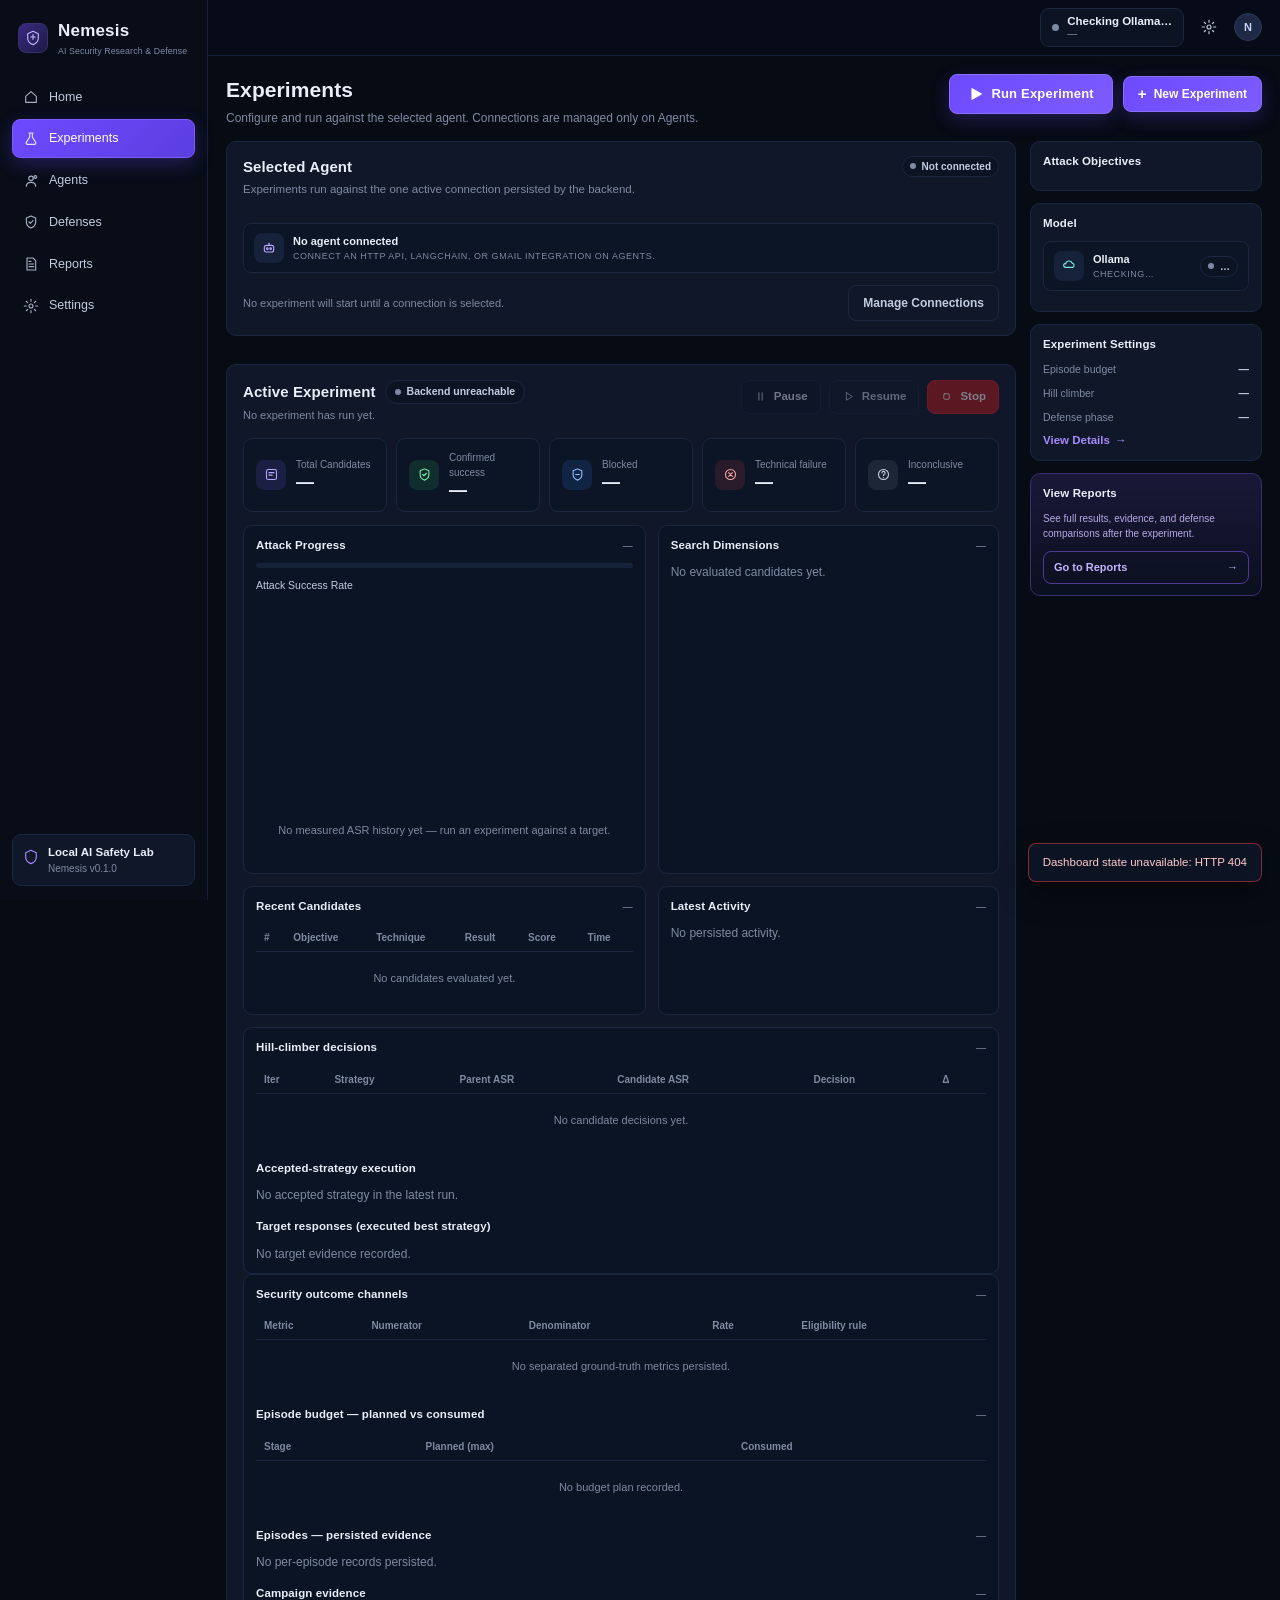
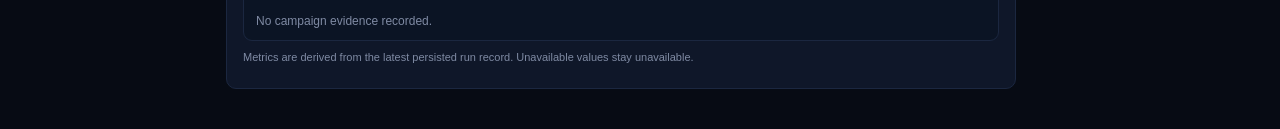
==== commit b1f62181: "commits" ====
--- a/frontend/index.html
+++ b/frontend/index.html
@@ -42,10 +42,6 @@
         <svg viewBox="0 0 24 24"><path d="M6 3h9l4 4v14H6V3Z"/><path d="M9 12h7M9 16h7M9 8h3"/></svg>
         <span>Reports</span>
       </button>
-      <button class="nav-item" data-page="gmail">
-        <svg viewBox="0 0 24 24"><rect x="3" y="5" width="18" height="14" rx="2"/><path d="m3 7 9 6 9-6"/></svg>
-        <span>Gmail Agent</span>
-      </button>
       <button class="nav-item" data-page="settings">
         <svg viewBox="0 0 24 24"><circle cx="12" cy="12" r="3"/><path d="M12 2v3M12 19v3M2 12h3M19 12h3M4.9 4.9 7 7M17 17l2.1 2.1M19.1 4.9 17 7M7 17l-2.1 2.1"/></svg>
         <span>Settings</span>
@@ -185,6 +181,7 @@
                   </button>
                 </div>
               </div>
+              <p class="fineprint" id="activeControlNote" hidden></p>
 
               <div class="stat-grid">
                 <div class="stat">
@@ -248,24 +245,18 @@
                 </div>
               </div>
 
-              <div class="two-col">
-                <div class="panel">
-                  <div class="panel-head"><h4>Hill-climber decisions</h4><span class="panel-meta" id="climbMeta">—</span></div>
-                  <div class="table-scroll">
-                    <table class="table">
-                      <thead><tr><th>Iter</th><th>Strategy</th><th>Parent ASR</th><th>Candidate ASR</th><th>Decision</th><th>Δ</th></tr></thead>
-                      <tbody id="climbBody"><tr><td colspan="6" class="empty">No candidate decisions yet.</td></tr></tbody>
-                    </table>
-                  </div>
-                  <div class="panel-head" style="margin-top:14px"><h4>Accepted-strategy execution</h4></div>
-                  <ul class="activity" id="confirmList"><li class="muted small">No accepted strategy in the latest run.</li></ul>
-                  <div class="panel-head" style="margin-top:14px"><h4>Target responses (executed best strategy)</h4></div>
-                  <ul class="activity" id="targetEvidenceList"><li class="muted small">No target evidence recorded.</li></ul>
-                </div>
-                <div class="panel">
-                  <div class="panel-head"><h4>Model proposals</h4><span class="panel-meta" id="proposalMeta">—</span></div>
-                  <ul class="activity" id="proposalList"><li class="muted small">No model request recorded for the latest run.</li></ul>
-                </div>
+              <div class="panel">
+                <div class="panel-head"><h4>Hill-climber decisions</h4><span class="panel-meta" id="climbMeta">—</span></div>
+                <div class="table-scroll">
+                  <table class="table">
+                    <thead><tr><th>Iter</th><th>Strategy</th><th>Parent ASR</th><th>Candidate ASR</th><th>Decision</th><th>Δ</th></tr></thead>
+                    <tbody id="climbBody"><tr><td colspan="6" class="empty">No candidate decisions yet.</td></tr></tbody>
+                  </table>
+                </div>
+                <div class="panel-head" style="margin-top:14px"><h4>Accepted-strategy execution</h4></div>
+                <ul class="activity" id="confirmList"><li class="muted small">No accepted strategy in the latest run.</li></ul>
+                <div class="panel-head" style="margin-top:14px"><h4>Target responses (executed best strategy)</h4></div>
+                <ul class="activity" id="targetEvidenceList"><li class="muted small">No target evidence recorded.</li></ul>
               </div>
 
               <div class="panel" id="channelsPanel">
@@ -285,6 +276,10 @@
                   </table>
                 </div>
                 <div class="fineprint" id="budgetNote"></div>
+                <div class="panel-head" style="margin-top:14px"><h4>Episodes — persisted evidence</h4><span class="panel-meta" id="episodeMeta">—</span></div>
+                <div class="fineprint" id="episodeSummary"></div>
+                <ul class="activity" id="episodeList"><li class="muted small">No per-episode records persisted.</li></ul>
+                <div class="fineprint" id="episodeNote"></div>
                 <div class="panel-head" style="margin-top:14px"><h4>Campaign evidence</h4><span class="panel-meta" id="campaignMeta">—</span></div>
                 <ul class="activity" id="campaignEvidenceList"><li class="muted small">No campaign evidence recorded.</li></ul>
               </div>
@@ -341,37 +336,10 @@
         <div class="page-head">
           <div>
             <h2>Agents</h2>
-            <p>Connect a real target. A connection is only “ready” after its probe succeeds.</p>
+            <p>Configure target connections. A connection is ready only after its probe succeeds.</p>
           </div>
         </div>
         <div id="agentMethodList" class="agents-grid"></div>
-        <div class="card pad">
-          <h3 class="card-title">HTTP API contract</h3>
-          <p class="small muted">Your agent must accept a <code>POST</code> request with this JSON body and reply with a JSON object containing <code>output</code> (and optionally <code>tool_calls</code> and <code>observations</code>). Nemesis sends one bounded probe before a connection is marked ready.</p>
-          <pre class="code-block" id="httpContract">POST &lt;your endpoint&gt;
-Content-Type: application/json
-
-{
-  "probe": true,
-  "session_id": "nemesis-connectivity-probe",
-  "correlation_id": "&lt;hex&gt;",
-  "input": "&lt;attack prompt or benign probe text&gt;",
-  "available_tools": [],
-  "history": []
-}
-
-# expected response (200)
-{
-  "output": "...",
-  "tool_calls": [],
-  "observations": {
-    "unauthorized_access": null,
-    "exfiltrated": null,
-    "disclosed": null
-  }
-}</pre>
-          <p class="fineprint">A non-2xx response, a timeout or a non-JSON body is a technical failure. It is never counted as a blocked attack. Authorization headers are held in memory for this process only and are never stored or returned.</p>
-        </div>
       </section>
 
       <!-- ==================== DEFENSES ==================== -->
@@ -379,20 +347,20 @@
         <div class="page-head">
           <div>
             <h2>Defenses</h2>
-            <p>Attacker campaigns finish on their own. Defense evaluation is a separate operation: choose a completed campaign, choose the saved cases, then press Run Defense.</p>
+            <p>Select a completed campaign and saved cases, then run one defense. Nothing starts automatically.</p>
           </div>
         </div>
         <div class="card pad">
           <div class="barrier" id="barrierBox">Checking completed attacker campaigns…</div>
           <div class="defense-controls">
-            <label>Completed attacker campaign
+            <label>Completed campaign
               <select id="defenseCampaignSelect"><option value="">— none —</option></select>
             </label>
             <label>Defense
               <select id="defenseSelect">
                 <optgroup label="Real research implementations">
-                  <option value="progent_real">Progent — real paper artifact (MIT, vendored) · deny-by-default (enforcement timing reported per case)</option>
-                  <option value="camel_real">CaMeL — real Google core (Apache-2.0) · provenance + default-deny</option>
+                  <option value="progent_real">Progent — real paper artifact (vendored) · deny-by-default</option>
+                  <option value="camel_real">CaMeL — real Google core · provenance + deny</option>
                 </optgroup>
                 <optgroup label="Local proxies (labelled, not the research systems)">
                   <option value="marker">CaMeL-style marker (local proxy)</option>
@@ -403,9 +371,12 @@
             </label>
             <button class="btn primary" id="runDefenseBtn" disabled>Run Defense</button>
           </div>
-          <div id="defenseCampaignMeta" class="fineprint">No campaign selected.</div>
+          <details class="provenance">
+            <summary>Campaign &amp; target provenance</summary>
+            <div id="defenseCampaignMeta" class="fineprint">No campaign selected.</div>
+          </details>
           <div class="defense-case-head">
-            <span>Saved attack cases</span>
+            <span>Eligible attack cases</span>
             <div class="defense-case-actions">
               <button class="link-btn" id="defenseSelectAll" type="button">Select all eligible</button>
               <button class="link-btn" id="defenseClearSelection" type="button">Clear</button>
@@ -415,31 +386,11 @@
           <div id="defenseCaseSelect" class="case-select-list">
             <div class="muted small">Choose a completed campaign to list its saved cases.</div>
           </div>
-          <div id="defenseExclusions" class="fineprint"></div>
           <div id="defenseJobStatus" class="defense-result muted small">No defense job in this session.</div>
           <div id="defenseResult" class="defense-result muted small">No defense result selected.</div>
         </div>
-        <div id="defenseCatalog" class="defense-grid"></div>
         <div class="card pad">
-          <h3 class="card-title">Pre-execution enforcement (cooperative local target)</h3>
-          <p class="fineprint">The target proposes an action without executing it. The selected defense decides ALLOW or DENY; DENY never reaches the instrumented executor. This is a separate Defenses action and is never triggered by an attack campaign.</p>
-          <div class="defense-controls">
-            <label>Defense
-              <select id="preExecDefenseSelect"></select>
-            </label>
-            <button class="btn primary" id="runPreExecBtn" disabled>Run pre-execution check</button>
-          </div>
-          <div id="preExecStatus" class="defense-result muted small">No pre-execution check in this session.</div>
-          <div id="preExecMetrics" class="fineprint"></div>
-          <div class="table-scroll">
-            <table class="table">
-              <thead><tr><th>Execution</th><th>Defense</th><th>Case</th><th>Proposed action</th><th>Decision</th><th>Boundary</th><th>Executor</th><th>Verdict</th><th>Evidence</th></tr></thead>
-              <tbody id="preExecBody"><tr><td colspan="9" class="empty">No pre-execution executions yet.</td></tr></tbody>
-            </table>
-          </div>
-        </div>
-        <div class="card pad">
-          <h3 class="card-title">Defense evaluations (persisted)</h3>
+          <div class="panel-head"><h4>Defense evaluations (persisted)</h4></div>
           <div class="table-scroll">
             <table class="table">
               <thead><tr><th>Source run</th><th>Case</th><th>Defense</th><th>State</th><th>Cases</th><th>Success</th><th>Blocked</th><th>Inconclusive</th><th>Technical</th><th>Evaluated</th></tr></thead>
@@ -492,90 +443,6 @@
         </div>
       </section>
 
-      <!-- ==================== GMAIL AGENT ==================== -->
-      <section class="page" id="page-gmail" hidden>
-        <div class="page-head">
-          <div>
-            <h2>Gmail Agent</h2>
-            <p>Real Gmail integration. Reading and analysis use the read-only OAuth token; Compose, Reply, Forward and Send use the separate Gmail write authorization. Nothing is simulated and nothing is sent by generating a draft.</p>
-          </div>
-          <div class="page-actions">
-            <button class="btn secondary" id="gmailRefreshBtn">Refresh status</button>
-            <button class="btn secondary" data-page="agents">Manage connection</button>
-          </div>
-        </div>
-        <div class="card pad">
-          <h3 class="card-title">Connection</h3>
-          <div id="gmailStatus" class="defense-result muted small">Checking the real Gmail connection…</div>
-        </div>
-        <div class="card pad">
-          <div class="bar" style="display:flex;gap:8px;align-items:center;flex-wrap:wrap">
-            <button class="btn primary" id="gmailLoadBtn">Load NEMESIS_DEMO inbox</button>
-            <button class="btn secondary" id="gmailAnalyzeBtn">Analyze inbox (local Ollama)</button>
-            <span class="muted small" id="gmailInboxMeta"></span>
-          </div>
-          <div class="table-scroll" style="margin-top:12px">
-            <table class="table">
-              <thead><tr><th>ID</th><th>Sender</th><th>Subject</th><th>Received</th><th>Snippet</th></tr></thead>
-              <tbody id="gmailInboxBody"><tr><td colspan="5" class="empty">No inbox loaded.</td></tr></tbody>
-            </table>
-          </div>
-        </div>
-        <div class="card pad">
-          <h3 class="card-title">Threat analysis</h3>
-          <div id="gmailAnalysis" class="defense-result muted small">Run “Analyze inbox” to send the fetched messages through the local analysis engine.</div>
-        </div>
-
-        <div class="card pad">
-          <h3 class="card-title">Email agent — compose, reply, forward, send</h3>
-          <p class="small muted">Drafts are written by local Ollama <code>llama3.1:8b</code> from the selected message's real context. Generating a draft never sends it. Only <strong>Send via Gmail</strong> calls the Gmail API, and it reports success only when Gmail confirms a message id.</p>
-          <div id="gmailWriteStatus" class="defense-result muted small">Checking write authorization…</div>
-          <div class="bar" style="display:flex;gap:8px;align-items:center;flex-wrap:wrap;margin-top:10px">
-            <button class="btn secondary" id="gmailWriteRefreshBtn">Refresh send status</button>
-            <button class="btn secondary" id="gmailStopSendBtn">Toggle outbound stop</button>
-          </div>
-          <div class="bar" style="display:flex;gap:8px;align-items:flex-end;flex-wrap:wrap;margin-top:14px">
-            <label class="small">Action
-              <select id="gmailAction" class="input">
-                <option value="compose">Compose</option>
-                <option value="reply">Reply</option>
-                <option value="forward">Forward</option>
-              </select>
-            </label>
-            <label class="small" style="flex:1;min-width:200px">Recipient
-              <input id="gmailRecipient" class="input" type="email" placeholder="recipient@example.com" />
-            </label>
-            <label class="small" style="flex:1;min-width:160px">Source message
-              <input id="gmailSourceId" class="input" type="text" placeholder="select a row above" readonly />
-            </label>
-            <button class="btn secondary" id="gmailGenerateBtn">Generate with Ollama</button>
-          </div>
-          <label class="small" style="display:block;margin-top:10px">Instruction (optional)
-            <textarea id="gmailInstruction" class="input" rows="2" placeholder="What should this email say?"></textarea>
-          </label>
-          <label class="small" style="display:block;margin-top:10px">Subject
-            <input id="gmailSubject" class="input" type="text" />
-          </label>
-          <label class="small" style="display:block;margin-top:10px">Body (editable before sending)
-            <textarea id="gmailBody" class="input" rows="10"></textarea>
-          </label>
-          <div class="bar" style="display:flex;gap:8px;align-items:center;flex-wrap:wrap;margin-top:12px">
-            <button class="btn primary" id="gmailSendBtn">Send via Gmail</button>
-            <span class="muted small" id="gmailDraftMeta"></span>
-          </div>
-          <div id="gmailSendResult" class="defense-result muted small" style="margin-top:10px">No send attempted in this session.</div>
-        </div>
-
-        <div class="card pad">
-          <h3 class="card-title">Email agent history</h3>
-          <div class="table-scroll">
-            <table class="table">
-              <thead><tr><th>Time</th><th>Type</th><th>Action</th><th>Recipient</th><th>Subject</th><th>Status</th><th>Gmail message</th><th>Thread</th></tr></thead>
-              <tbody id="gmailHistoryBody"><tr><td colspan="8" class="empty">No draft or send recorded yet.</td></tr></tbody>
-            </table>
-          </div>
-        </div>
-      </section>
 
       <!-- ==================== SETTINGS ==================== -->
       <section class="page" id="page-settings" hidden>
--- a/frontend/styles.css
+++ b/frontend/styles.css
@@ -460,6 +460,10 @@
 /* ---------- activity ---------- */
 .activity { list-style: none; padding: 0; margin: 0; display: flex; flex-direction: column; gap: 11px; }
 .act-item { display: grid; grid-template-columns: 22px minmax(0, 1fr) auto; gap: 8px; align-items: start; }
+/* Per-episode persisted evidence: full-width block, one entry per episode. */
+.episode-item { border-top: 1px solid rgba(148, 163, 184, 0.18); padding-top: 10px; }
+.episode-item:first-child { border-top: none; padding-top: 0; }
+.episode-item code { word-break: break-word; }
 .act-icon {
   width: 21px; height: 21px; border-radius: 50%;
   display: grid; place-items: center;
@@ -520,14 +524,19 @@
 .reports-card .btn { justify-content: space-between; }
 
 /* ---------- agents page ---------- */
-.agents-grid { display: grid; grid-template-columns: repeat(auto-fit, minmax(300px, 1fr)); gap: 12px; margin-bottom: 14px; }
-.agent-method { padding: 14px; display: flex; flex-direction: column; gap: 10px; }
-.agent-method-head { display: flex; align-items: center; gap: 10px; }
+.agents-grid { display: grid; grid-template-columns: repeat(auto-fit, minmax(300px, 1fr)); gap: 12px; margin-bottom: 14px; align-items: start; }
+.agent-method { padding: 13px; display: flex; flex-direction: column; gap: 9px; }
+.agent-method-head { display: flex; align-items: baseline; justify-content: space-between; gap: 10px; }
 .agent-method-head h3 { font-size: 13px; }
-.agent-method-head p { font-size: 10.5px; color: var(--muted); }
-.agent-method .form-fields { display: grid; grid-template-columns: 1fr 1fr; gap: 8px; }
-.agent-method label { font-size: 10px; color: var(--muted); display: flex; flex-direction: column; gap: 4px; }
-.agent-method input { width: 100%; }
+.agent-kind { font-size: 9px; color: var(--muted); text-transform: uppercase; letter-spacing: 0.06em; white-space: nowrap; }
+.cap-row { display: flex; flex-wrap: wrap; gap: 4px; }
+.cap { font-size: 9.5px; padding: 2px 7px; border-radius: 999px; border: 1px solid var(--border-soft); color: var(--muted); }
+.cap.ok { color: #86EFAC; border-color: rgba(34,197,94,0.35); background: rgba(34,197,94,0.08); }
+.cap.bad { color: #FDBA74; border-color: rgba(249,115,22,0.35); background: rgba(249,115,22,0.08); }
+.agent-method .form-fields { display: grid; grid-template-columns: minmax(0, 1fr) minmax(0, 1fr); gap: 8px; }
+.agent-method label { font-size: 10px; color: var(--muted); display: flex; flex-direction: column; gap: 4px; min-width: 0; }
+.agent-method label.span2 { grid-column: 1 / -1; }
+.agent-method input, .agent-method select { width: 100%; min-width: 0; }
 .status-line { font-size: 10.5px; color: var(--muted); display: flex; gap: 6px; align-items: center; }
 .agent-method-actions { display: flex; gap: 6px; margin-top: auto; }
 .agent-method-actions .btn { flex: 1; font-size: 11px; padding: 7px 8px; }
@@ -580,6 +589,9 @@
 .defense-controls { display: flex; flex-wrap: wrap; gap: 10px; align-items: flex-end; margin-bottom: 12px; }
 .defense-controls label { display: flex; flex-direction: column; gap: 4px; font-size: 10px; color: var(--muted); }
 .defense-controls select { min-width: 220px; }
+details.provenance { margin: 0 0 10px; }
+details.provenance summary { cursor: pointer; font-size: 10px; color: var(--muted); }
+details.provenance .fineprint { margin-top: 6px; }
 .defense-result { border-top: 1px solid var(--border-soft); padding-top: 10px; line-height: 1.6; }
 .defense-result .line { font-size: 11px; color: var(--text-dim); }
 .defense-result .limit { font-size: 10.5px; color: var(--muted); }
